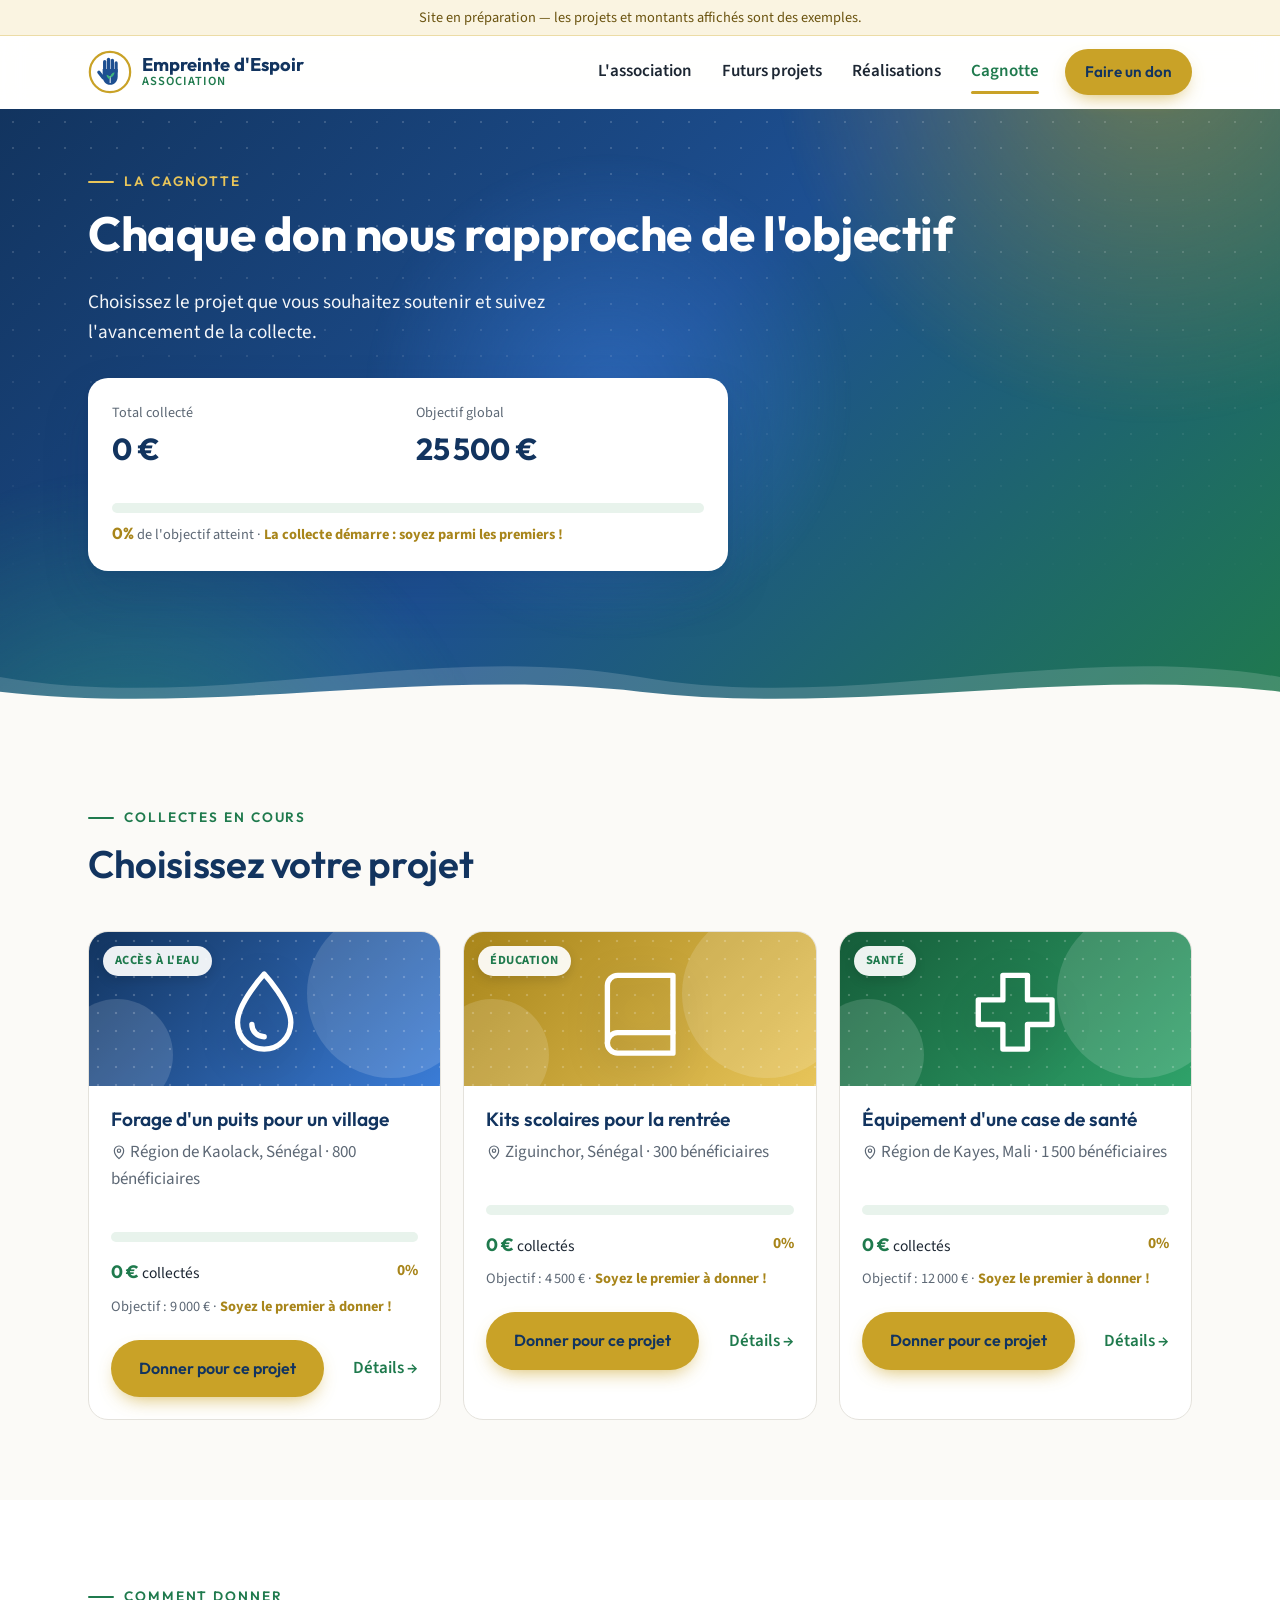
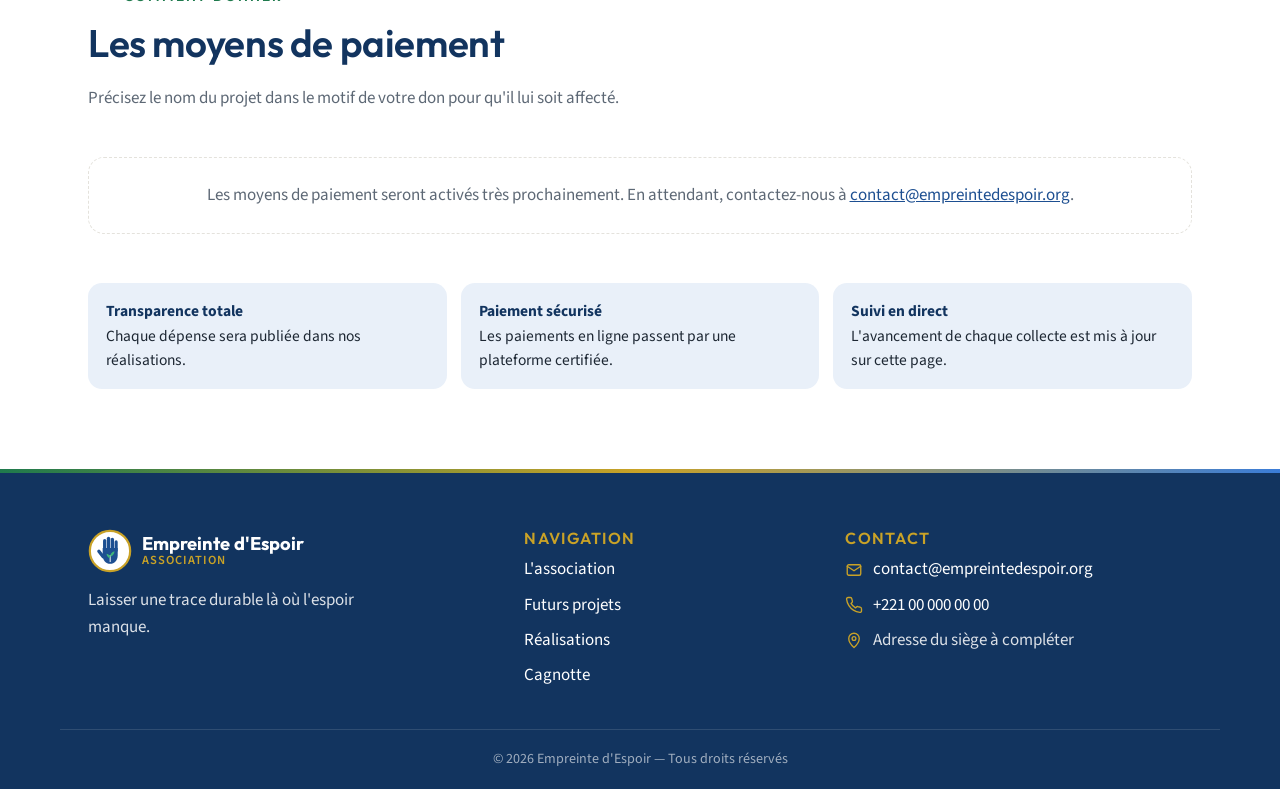
==== cagnotte.html @ ecd1d8cb "Site animé et compteurs remis à zéro - Compteurs et cagnottes à 0 (l'association démarre), aucun pro" ====
<!doctype html>
<html lang="fr">
<head>
  <meta charset="utf-8">
  <meta name="viewport" content="width=device-width, initial-scale=1">
  <title>La cagnotte — Empreinte d'Espoir</title>
  <meta name="description" content="Soutenez nos projets : montant nécessaire, fonds déjà collectés et avancement de chaque collecte.">
  <meta property="og:title" content="La cagnotte — Empreinte d'Espoir">
  <meta property="og:description" content="Soutenez nos projets : montant nécessaire, fonds déjà collectés et avancement de chaque collecte.">
  <meta name="theme-color" content="#1d4f91">
  <link rel="icon" href="assets/img/logo.svg" type="image/svg+xml">
  <link rel="preconnect" href="https://fonts.googleapis.com">
  <link rel="preconnect" href="https://fonts.gstatic.com" crossorigin>
  <link href="https://fonts.googleapis.com/css2?family=Outfit:wght@500;600;700&family=Source+Sans+3:wght@400;600;700&display=swap" rel="stylesheet">
  <link rel="stylesheet" href="assets/css/style.css">
</head>
<body data-page="cagnotte">
  <a class="skip" href="#main">Aller au contenu</a>
  <div data-header></div>
  <main id="main">
    <section class="hero page-hero" data-aurora>
      <div class="container">
        <span class="eyebrow rise" style="--i:0">La cagnotte</span>
        <h1 class="rise" style="--i:1">Chaque don nous rapproche de l'objectif</h1>
        <p class="lead rise" style="--i:2">Choisissez le projet que vous souhaitez soutenir et suivez l'avancement de la collecte.</p>
        <div data-cagnotte-total></div>
      </div>
    </section>
    <section class="section">
      <div class="container">
        <div class="section-head" data-reveal>
          <span class="eyebrow">Collectes en cours</span>
          <h2>Choisissez votre projet</h2>
        </div>
        <div class="grid-cards" data-cagnotte></div>
      </div>
    </section>
    <section class="section section-alt" id="moyens">
      <div class="container">
        <div class="section-head" data-reveal>
          <span class="eyebrow">Comment donner</span>
          <h2>Les moyens de paiement</h2>
          <p class="muted">Précisez le nom du projet dans le motif de votre don pour qu'il lui soit affecté.</p>
        </div>
        <div class="ways" data-moyens data-reveal></div>
        <div class="trust">
          <div data-reveal style="--i:0"><strong>Transparence totale</strong>Chaque dépense sera publiée dans nos réalisations.</div>
          <div data-reveal style="--i:1"><strong>Paiement sécurisé</strong>Les paiements en ligne passent par une plateforme certifiée.</div>
          <div data-reveal style="--i:2"><strong>Suivi en direct</strong>L'avancement de chaque collecte est mis à jour sur cette page.</div>
        </div>
      </div>
    </section>
  </main>
  <div data-footer></div>
  <script src="assets/js/data.js"></script>
  <script src="assets/js/main.js"></script>
</body>
</html>
---- assets/css/style.css ----
/* ============ Empreinte d'Espoir — feuille de style ============ */
:root {
  --green: #1f7a4d;
  --green-dark: #155c39;
  --green-light: #2fa36a;
  --green-soft: #e8f3ec;
  --blue: #1d4f91;
  --blue-dark: #12345f;
  --blue-light: #3b7dd8;
  --blue-soft: #e9f0f9;
  --gold: #c9a227;
  --gold-dark: #a8851a;
  --gold-light: #e8c55a;
  --gold-soft: #faf4e1;
  --white: #ffffff;
  --bg: #fbfaf7;
  --ink: #1d2733;
  --muted: #5d6875;
  --line: #e4e2dc;
  --radius: 16px;
  --shadow: 0 1px 2px rgba(18, 52, 95, .06), 0 8px 24px rgba(18, 52, 95, .08);
  --shadow-lg: 0 2px 6px rgba(18, 52, 95, .06), 0 22px 48px rgba(18, 52, 95, .16);
  --ease: cubic-bezier(.2, .7, .2, 1);
  --font-title: "Outfit", system-ui, sans-serif;
  --font-body: "Source Sans 3", system-ui, sans-serif;
}

*, *::before, *::after { box-sizing: border-box; }
[hidden] { display: none !important; }
html { scroll-behavior: smooth; scroll-padding-top: 90px; }
body {
  margin: 0;
  font-family: var(--font-body);
  font-size: 17px;
  line-height: 1.6;
  color: var(--ink);
  background: var(--bg);
  -webkit-font-smoothing: antialiased;
  overflow-x: hidden;
  animation: page-in .7s var(--ease);
}
@keyframes page-in { from { opacity: 0; } }
img { max-width: 100%; display: block; }
a { color: var(--blue); }
h1, h2, h3 { font-family: var(--font-title); line-height: 1.2; color: var(--blue-dark); margin: 0 0 .5em; }
h1 { font-size: clamp(2.1rem, 6vw, 3.6rem); font-weight: 700; letter-spacing: -.01em; }
h2 { font-size: clamp(1.6rem, 4vw, 2.4rem); font-weight: 600; letter-spacing: -.01em; }
h3 { font-size: 1.2rem; font-weight: 600; }
p { margin: 0 0 1em; }

.container { width: 100%; max-width: 1160px; margin: 0 auto; padding: 0 16px; }
@media (min-width: 720px) { .container { padding: 0 28px; } }

.icon { width: 22px; height: 22px; flex-shrink: 0; }
.icon-sm { width: 16px; height: 16px; vertical-align: -3px; }
.muted { color: var(--muted); }
.sr-only { position: absolute; width: 1px; height: 1px; margin: -1px; overflow: hidden; clip: rect(0 0 0 0); white-space: nowrap; }
.skip { position: absolute; left: -999px; }
.skip:focus { left: 16px; top: 16px; z-index: 100; background: var(--white); padding: 8px 12px; }
:focus-visible { outline: 3px solid var(--gold); outline-offset: 2px; }

/* ---------- Boutons ---------- */
.btn {
  position: relative; overflow: hidden;
  display: inline-flex; align-items: center; justify-content: center; gap: 8px;
  padding: 14px 26px; border-radius: 999px; border: 2px solid transparent;
  font-family: var(--font-title); font-weight: 600; font-size: 1rem;
  text-decoration: none; cursor: pointer;
  transition: background .25s, color .25s, transform .25s var(--ease), box-shadow .25s;
}
.btn:hover { transform: translateY(-2px); }
.btn-sm { padding: 9px 18px; font-size: .95rem; }
.btn-gold { background: var(--gold); color: var(--blue-dark); box-shadow: 0 8px 20px -8px rgba(201, 162, 39, .8); }
.btn-gold:hover { background: var(--gold-light); }
.btn-gold::after {
  content: ""; position: absolute; top: 0; left: -70%; width: 45%; height: 100%;
  background: linear-gradient(100deg, transparent, rgba(255, 255, 255, .6), transparent);
  transform: skewX(-20deg); transition: left .8s var(--ease);
}
.btn-gold:hover::after { left: 130%; }
.btn-glow { animation: glow 2.6s ease-out infinite; }
@keyframes glow {
  0% { box-shadow: 0 0 0 0 rgba(201, 162, 39, .55); }
  70%, 100% { box-shadow: 0 0 0 12px rgba(201, 162, 39, 0); }
}
.btn-green { background: var(--green); color: var(--white); }
.btn-green:hover { background: var(--green-dark); }
.btn-outline { border-color: rgba(255, 255, 255, .7); color: var(--white); }
.btn-outline:hover { background: rgba(255, 255, 255, .14); }
.link-arrow { font-weight: 600; text-decoration: none; color: var(--green); }
.link-arrow span { display: inline-block; transition: transform .3s var(--ease); }
.link-arrow:hover span { transform: translateX(5px); }

/* ---------- Barre de lecture et retour en haut ---------- */
.scroll-progress { position: fixed; top: 0; left: 0; right: 0; height: 3px; z-index: 60; pointer-events: none; }
.scroll-progress span {
  display: block; height: 100%; transform: scaleX(0); transform-origin: 0 50%;
  background: linear-gradient(90deg, var(--green), var(--gold));
}
.to-top {
  position: fixed; right: 16px; bottom: 16px; z-index: 40;
  width: 48px; height: 48px; border-radius: 50%; border: 0;
  display: grid; place-items: center; cursor: pointer;
  background: var(--blue); color: var(--white); box-shadow: var(--shadow-lg);
  opacity: 0; transform: translateY(16px) scale(.9); pointer-events: none;
  transition: opacity .3s, transform .3s var(--ease), background .2s;
}
.to-top.is-visible { opacity: 1; transform: none; pointer-events: auto; }
.to-top:hover { background: var(--green); }

/* ---------- En-tête ---------- */
.demo-banner {
  background: var(--gold-soft); color: #6b5410; text-align: center;
  font-size: .9rem; padding: 6px 16px; border-bottom: 1px solid #ecdca6;
}
.site-header {
  position: sticky; top: 0; z-index: 50;
  background: rgba(255, 255, 255, .9);
  -webkit-backdrop-filter: saturate(1.4) blur(12px); backdrop-filter: saturate(1.4) blur(12px);
  border-bottom: 1px solid transparent;
  transition: box-shadow .3s, border-color .3s, background .3s;
}
.site-header.is-scrolled { background: rgba(255, 255, 255, .97); border-color: var(--line); box-shadow: 0 8px 30px rgba(18, 52, 95, .08); }
.header-inner { display: flex; align-items: center; justify-content: space-between; min-height: 72px; gap: 16px; transition: min-height .3s var(--ease); }
.is-scrolled .header-inner { min-height: 62px; }
.brand { display: flex; align-items: center; gap: 10px; text-decoration: none; color: var(--blue-dark); }
.brand img { transition: transform .6s var(--ease); }
.brand:hover img { transform: rotate(-12deg) scale(1.08); }
.brand span { display: flex; flex-direction: column; line-height: 1.1; }
.brand strong { font-family: var(--font-title); font-size: 1.15rem; }
.brand small { color: var(--green); font-size: .78rem; letter-spacing: .08em; text-transform: uppercase; font-weight: 600; }
.brand-light { color: var(--white); }
.brand-light small { color: var(--gold); }

.nav-toggle { display: inline-flex; background: none; border: 0; padding: 8px; color: var(--blue-dark); cursor: pointer; }
.nav-toggle .icon { width: 28px; height: 28px; }
.nav {
  position: absolute; top: 100%; left: 0; right: 0;
  display: flex; flex-direction: column; gap: 4px; padding: 12px 16px 20px;
  background: var(--white); border-bottom: 1px solid var(--line); box-shadow: var(--shadow-lg);
  visibility: hidden; opacity: 0; transform: translateY(-10px);
  transition: opacity .25s, transform .25s var(--ease), visibility 0s .25s;
}
.nav.open { visibility: visible; opacity: 1; transform: none; transition: opacity .25s, transform .25s var(--ease); }
.nav a:not(.btn) { position: relative; padding: 12px 8px; text-decoration: none; color: var(--ink); font-weight: 600; border-radius: 8px; }
.nav a[aria-current="page"] { color: var(--green); background: var(--green-soft); }
.nav .btn { margin-top: 8px; }

@media (min-width: 900px) {
  .nav-toggle { display: none; }
  .nav {
    position: static; flex-direction: row; align-items: center; gap: 2px; padding: 0;
    background: none; border: 0; box-shadow: none;
    visibility: visible; opacity: 1; transform: none; transition: none;
  }
  .nav a:not(.btn) { padding: 8px 14px; background: none !important; }
  .nav a:not(.btn)::after {
    content: ""; position: absolute; left: 14px; right: 14px; bottom: 0; height: 3px; border-radius: 3px;
    background: var(--gold); transform: scaleX(0); transform-origin: left; transition: transform .35s var(--ease);
  }
  .nav a:not(.btn):hover::after, .nav a[aria-current="page"]::after { transform: scaleX(1); }
  .nav a:not(.btn):hover { color: var(--green); }
  .nav .btn { margin: 0 0 0 10px; }
}

/* ---------- Héros ---------- */
.hero {
  position: relative; overflow: hidden; isolation: isolate; color: var(--white);
  background: linear-gradient(135deg, var(--blue-dark) 0%, var(--blue) 48%, var(--green) 100%);
  padding: 56px 0 150px;
}
.hero::before {
  content: ""; position: absolute; inset: 0; z-index: -1;
  background-image: radial-gradient(rgba(255, 255, 255, .16) 1px, transparent 1.5px);
  background-size: 26px 26px;
  -webkit-mask-image: linear-gradient(180deg, #000 15%, transparent 80%); mask-image: linear-gradient(180deg, #000 15%, transparent 80%);
}
.hero > .container { position: relative; z-index: 1; }
.hero h1 { color: var(--white); }
.lead { font-size: 1.2rem; max-width: 52ch; opacity: .95; }
.page-hero h1 { font-size: clamp(2rem, 5vw, 3rem); }
.hero-home { padding: 64px 0 180px; }
@media (min-width: 900px) {
  .hero-home { min-height: min(88vh, 860px); display: flex; align-items: center; padding: 80px 0 200px; }
}

/* Halo de couleurs qui bouge lentement */
.aurora { position: absolute; inset: 0; z-index: -2; overflow: hidden; pointer-events: none; }
.aurora span {
  position: absolute; width: 70vmax; height: 70vmax; border-radius: 50%;
  will-change: transform; animation: aurora 24s ease-in-out infinite alternate;
}
.aurora span:nth-child(1) { top: -40vmax; right: -25vmax; background: radial-gradient(circle, rgba(201, 162, 39, .45), transparent 60%); }
.aurora span:nth-child(2) { bottom: -45vmax; left: -25vmax; background: radial-gradient(circle, rgba(47, 163, 106, .55), transparent 60%); animation-duration: 28s; animation-delay: -8s; }
.aurora span:nth-child(3) { top: 0; left: 25%; width: 45vmax; height: 45vmax; background: radial-gradient(circle, rgba(59, 125, 216, .5), transparent 60%); animation-duration: 20s; animation-delay: -4s; }
@keyframes aurora {
  0% { transform: translate(0, 0) scale(1); }
  50% { transform: translate(8vw, 5vh) scale(1.15); }
  100% { transform: translate(-6vw, -4vh) scale(.92); }
}

/* Vagues animées en bas des héros */
.hero-wave { position: absolute; left: 0; right: 0; bottom: -1px; height: 90px; overflow: hidden; pointer-events: none; }
.hero-wave svg { position: absolute; left: 0; bottom: 0; width: max(200%, 1800px); height: 100%; animation: wave 18s linear infinite; }
.hero-wave svg:first-child { fill: rgba(255, 255, 255, .16); animation-duration: 26s; animation-direction: reverse; }
.hero-wave svg:last-child { height: 66%; fill: var(--bg); }
@keyframes wave { to { transform: translateX(-50%); } }

/* Entrée du texte au chargement */
.rise { animation: rise .9s var(--ease) both; animation-delay: calc(var(--i, 0) * 120ms + .1s); }
@keyframes rise { from { opacity: 0; transform: translateY(26px); } }

.hero-grid { display: grid; gap: 48px; align-items: center; }
@media (min-width: 900px) { .hero-grid { grid-template-columns: 1.25fr 1fr; } }
.pill {
  display: inline-flex; align-items: center; gap: 10px; padding: 7px 16px; margin-bottom: 22px;
  border-radius: 999px; background: rgba(255, 255, 255, .12); border: 1px solid rgba(255, 255, 255, .25);
  font-weight: 600; font-size: .88rem; letter-spacing: .04em;
  -webkit-backdrop-filter: blur(6px); backdrop-filter: blur(6px);
}
.pill .dot { width: 8px; height: 8px; border-radius: 50%; background: var(--gold); animation: ping 2s ease-out infinite; }
@keyframes ping {
  0% { box-shadow: 0 0 0 0 rgba(232, 197, 90, .8); }
  80%, 100% { box-shadow: 0 0 0 10px rgba(232, 197, 90, 0); }
}

/* Mots qui défilent dans le titre */
.rotator { display: block; position: relative; height: 1.25em; overflow: hidden; }
.rotator span {
  position: absolute; left: 0; top: 0; line-height: 1.25; white-space: nowrap;
  background: linear-gradient(90deg, var(--gold-light), var(--gold));
  -webkit-background-clip: text; background-clip: text; color: transparent;
  opacity: 0; transform: translateY(100%);
  transition: transform .8s var(--ease), opacity .8s var(--ease);
}
.rotator span.is-active { opacity: 1; transform: none; }
.rotator span.is-leaving { opacity: 0; transform: translateY(-100%); }
.hero-actions { display: flex; flex-wrap: wrap; gap: 12px; margin-top: 30px; }

/* Logo entouré d'ondes, comme une empreinte */
.hero-visual { display: none; }
@media (min-width: 900px) {
  .hero-visual {
    position: relative; display: grid; place-items: center;
    width: min(420px, 100%); aspect-ratio: 1; justify-self: center;
    animation: rise 1s var(--ease) .35s both;
  }
  .hero-visual > * { grid-area: 1 / 1; }
  .hero-visual [data-hero-chips] { display: contents; }
  .hero-glow { width: 70%; aspect-ratio: 1; border-radius: 50%; background: radial-gradient(circle, rgba(255, 255, 255, .35), transparent 70%); }
  .ripple { width: 56%; aspect-ratio: 1; border-radius: 50%; border: 2px solid rgba(255, 255, 255, .45); animation: ripple 6s cubic-bezier(.2, .6, .3, 1) infinite; }
  .ripple:nth-of-type(2) { animation-delay: -2s; border-color: rgba(232, 197, 90, .7); }
  .ripple:nth-of-type(3) { animation-delay: -4s; }
  .hero-logo { width: 52%; position: relative; z-index: 2; filter: drop-shadow(0 24px 40px rgba(0, 0, 0, .3)); animation: bob 6s ease-in-out infinite; }
  .float-chip {
    position: absolute; z-index: 3; display: inline-flex; align-items: center; gap: 8px;
    padding: 10px 16px; border-radius: 999px; white-space: nowrap;
    background: rgba(255, 255, 255, .95); color: var(--blue-dark);
    font-family: var(--font-title); font-weight: 600; font-size: .95rem;
    box-shadow: 0 14px 34px rgba(0, 0, 0, .2);
    animation: bob 5s ease-in-out infinite;
  }
  .float-chip .icon { color: var(--blue); }
  .float-chip.c1 { top: 6%; left: -6%; }
  .float-chip.c2 { top: 44%; right: -10%; animation-delay: -1.7s; }
  .float-chip.c2 .icon { color: var(--gold-dark); }
  .float-chip.c3 { bottom: 5%; left: 4%; animation-delay: -3.4s; }
  .float-chip.c3 .icon { color: var(--green); }
}
@keyframes ripple { from { transform: scale(.9); opacity: 1; } to { transform: scale(1.8); opacity: 0; } }
@keyframes bob { 0%, 100% { transform: translateY(0); } 50% { transform: translateY(-14px); } }

/* ---------- Chiffres clés ---------- */
.stats-wrap { position: relative; z-index: 2; margin-top: -96px; }
.stats { display: grid; grid-template-columns: repeat(2, 1fr); background: var(--white); border-radius: 20px; overflow: hidden; box-shadow: var(--shadow-lg); }
@media (min-width: 720px) { .stats { grid-template-columns: repeat(4, 1fr); } }
.stats.stats-3 { grid-template-columns: 1fr; }
@media (min-width: 720px) { .stats.stats-3 { grid-template-columns: repeat(3, 1fr); } }
.stat { padding: 26px 16px; text-align: center; box-shadow: 1px 1px 0 var(--line); }
.stat strong {
  display: block; font-family: var(--font-title); font-size: clamp(1.9rem, 5vw, 2.7rem); line-height: 1.1;
  background: linear-gradient(135deg, var(--green), var(--blue));
  -webkit-background-clip: text; background-clip: text; color: transparent;
}
.stat > span { color: var(--muted); font-size: .95rem; }

/* ---------- Bandeaux qui défilent ---------- */
.marquees { position: relative; overflow: hidden; padding: 64px 0 40px; }
.marquee { display: flex; width: 112%; margin-left: -6%; padding: 16px 0; overflow: hidden; }
.marquee-a { position: relative; z-index: 2; background: var(--blue-dark); color: var(--white); transform: rotate(-2.4deg); box-shadow: 0 14px 30px rgba(18, 52, 95, .22); }
.marquee-b { background: var(--gold); color: var(--blue-dark); transform: rotate(1.8deg); margin-top: -34px; }
.marquee-track { display: flex; flex-shrink: 0; width: max-content; animation: marquee 60s linear infinite; }
.marquee-b .marquee-track { animation-direction: reverse; animation-duration: 70s; }
.marquee:hover .marquee-track { animation-play-state: paused; }
.mq-item { display: inline-flex; align-items: center; gap: 12px; padding: 0 26px; font-family: var(--font-title); font-weight: 600; font-size: clamp(1.1rem, 2.6vw, 1.5rem); white-space: nowrap; }
.mq-item .icon { width: 26px; height: 26px; color: var(--gold); }
.marquee-b .mq-item .icon { color: var(--blue-dark); }
.mq-sep { display: inline-flex; align-items: center; color: var(--gold); }
.marquee-b .mq-sep { color: var(--white); }
@keyframes marquee { to { transform: translateX(-50%); } }

/* ---------- Sections ---------- */
.section { position: relative; padding: 80px 0; }
.section-alt { background: var(--white); }
.pt-0 { padding-top: 0; }
.section-dark { overflow: hidden; isolation: isolate; background: var(--blue-dark); color: rgba(255, 255, 255, .88); }
.section-dark h2, .section-dark h3 { color: var(--white); }
.section-head { max-width: 680px; margin-bottom: 44px; }
.section-head.center { margin-left: auto; margin-right: auto; text-align: center; }
.eyebrow {
  display: inline-flex; align-items: center; gap: 10px; margin-bottom: 12px;
  font-family: var(--font-title); font-weight: 600; font-size: .85rem; letter-spacing: .14em; text-transform: uppercase;
  color: var(--green);
}
.eyebrow::before { content: ""; width: 26px; height: 2px; border-radius: 2px; background: currentColor; }
.hero .eyebrow, .section-dark .eyebrow { color: var(--gold-light); }
.two-col { display: grid; gap: 40px; }
@media (min-width: 900px) { .two-col { grid-template-columns: 1fr 1fr; gap: 64px; } }

/* Qui sommes-nous + mission */
.about { display: grid; gap: 36px; align-items: center; }
@media (min-width: 900px) { .about { grid-template-columns: 1.1fr 1fr; gap: 64px; } }
.mission-card {
  position: relative; overflow: hidden; isolation: isolate;
  padding: 38px 30px; border-radius: 24px; color: var(--white);
  background: linear-gradient(135deg, var(--green) 0%, var(--blue) 100%); box-shadow: var(--shadow-lg);
}
.mission-card::before {
  content: "\201C"; position: absolute; top: -34px; right: 14px; z-index: -1;
  font-family: Georgia, serif; font-size: 13rem; line-height: 1; color: rgba(255, 255, 255, .12);
}
.mission-card::after {
  content: ""; position: absolute; z-index: -1; width: 240px; height: 240px; bottom: -120px; left: -70px;
  border-radius: 50%; border: 2px solid rgba(232, 197, 90, .45); animation: breathe 7s ease-in-out infinite;
}
@keyframes breathe { 50% { transform: scale(1.18); } }
.mission-card .eyebrow { color: var(--gold-light); }
.mission-card p { font-size: 1.18rem; margin: 0; }

/* Domaines d'action */
.domains { display: grid; gap: 18px; grid-template-columns: repeat(auto-fit, minmax(200px, 1fr)); }
.domain-card {
  position: relative; overflow: hidden; padding: 28px 22px; border-radius: 20px;
  background: var(--white); border: 1px solid var(--line);
  transition: transform .4s var(--ease), box-shadow .4s var(--ease), border-color .4s;
  --c1: var(--blue); --c2: var(--blue-light); --c-soft: var(--blue-soft);
}
.domain-card:nth-child(3n+2) { --c1: var(--gold-dark); --c2: var(--gold-light); --c-soft: var(--gold-soft); }
.domain-card:nth-child(3n) { --c1: var(--green); --c2: var(--green-light); --c-soft: var(--green-soft); }
.domain-card::before {
  content: ""; position: absolute; right: -60px; bottom: -60px; width: 170px; height: 170px; border-radius: 50%;
  background: var(--c-soft); transition: transform .6s var(--ease);
}
.domain-card > * { position: relative; }
.domain-card:hover { transform: translateY(-8px); box-shadow: var(--shadow-lg); border-color: transparent; }
.domain-card:hover::before { transform: scale(2.6); }
.domain-icon {
  width: 60px; height: 60px; border-radius: 18px; display: grid; place-items: center; margin-bottom: 18px;
  color: var(--white); background: linear-gradient(135deg, var(--c1), var(--c2));
  box-shadow: 0 12px 22px -10px var(--c1); transition: transform .5s var(--ease);
}
.domain-icon .icon { width: 28px; height: 28px; }
.domain-card:hover .domain-icon { transform: rotate(-10deg) scale(1.1); }
.domain-card p { margin: 0; color: var(--muted); font-size: .97rem; }

/* Valeurs (section sombre) */
.values { display: grid; gap: 16px; grid-template-columns: repeat(auto-fit, minmax(200px, 1fr)); }
.value-card {
  position: relative; padding: 28px 22px; border-radius: 20px;
  background: rgba(255, 255, 255, .06); border: 1px solid rgba(255, 255, 255, .12);
  transition: transform .4s var(--ease), background .4s, border-color .4s;
}
.value-card:hover { transform: translateY(-8px); background: rgba(255, 255, 255, .1); border-color: rgba(232, 197, 90, .55); }
.value-num { position: absolute; top: 16px; right: 20px; font-family: var(--font-title); font-weight: 700; font-size: 2.6rem; line-height: 1; color: rgba(255, 255, 255, .1); transition: color .4s; }
.value-card:hover .value-num { color: var(--gold); }
.value-icon { width: 54px; height: 54px; border-radius: 16px; display: grid; place-items: center; margin-bottom: 16px; color: var(--blue-dark); background: linear-gradient(135deg, var(--gold-light), var(--gold)); }
.value-icon .icon { width: 26px; height: 26px; }
.value-card p { margin: 0; color: rgba(255, 255, 255, .75); font-size: .97rem; }

/* Comment ça marche */
.steps { list-style: none; padding: 0; margin: 0; display: grid; gap: 36px; position: relative; }
@media (min-width: 900px) {
  .steps { grid-template-columns: repeat(4, 1fr); gap: 24px; }
  .steps::before {
    content: ""; position: absolute; top: 37px; left: 12.5%; right: 12.5%; height: 2px;
    background: repeating-linear-gradient(90deg, var(--gold) 0 10px, transparent 10px 18px);
    transform: scaleX(0); transform-origin: left; transition: transform 1.8s var(--ease) .4s;
  }
  .steps.is-drawn::before { transform: scaleX(1); }
}
.step { position: relative; text-align: center; padding: 0 8px; }
.step-badge {
  position: relative; z-index: 1; width: 76px; height: 76px; margin: 0 auto 18px; border-radius: 50%;
  display: grid; place-items: center; color: var(--green);
  background: var(--white); border: 2px solid var(--green-soft); box-shadow: var(--shadow);
  transition: transform .4s var(--ease), background .4s, color .4s;
}
.step:hover .step-badge { transform: translateY(-6px) rotate(-6deg); background: var(--green); color: var(--white); }
.step-badge .icon { width: 30px; height: 30px; }
.step-badge span {
  position: absolute; top: -4px; right: -4px; width: 28px; height: 28px; border-radius: 50%;
  display: grid; place-items: center; background: var(--gold); color: var(--blue-dark);
  font-family: var(--font-title); font-weight: 700; font-size: .9rem;
}
.step p { color: var(--muted); margin: 0; font-size: .97rem; }

/* ---------- Carrousel ---------- */
.carousel-track {
  display: grid; grid-auto-flow: column; grid-auto-columns: 86%; gap: 20px;
  overflow-x: auto; scroll-snap-type: x mandatory; scroll-padding: 0 4px; overscroll-behavior-x: contain;
  scrollbar-width: none; padding: 6px 4px 28px; margin: 0 -4px;
}
.carousel-track::-webkit-scrollbar { display: none; }
.carousel-track > * { scroll-snap-align: start; }
@media (min-width: 640px) { .carousel-track { grid-auto-columns: calc((100% - 28px) / 2); } }
@media (min-width: 1000px) { .carousel-track { grid-auto-columns: calc((100% - 48px) / 3); } }
.carousel-nav { display: flex; align-items: center; justify-content: center; gap: 16px; }
.carousel.is-static .carousel-nav { display: none; }
.car-btn {
  width: 46px; height: 46px; border-radius: 50%; border: 1px solid var(--line); cursor: pointer;
  display: grid; place-items: center; background: var(--white); color: var(--blue-dark);
  transition: background .25s, color .25s, transform .25s var(--ease), border-color .25s;
}
.car-btn:hover { background: var(--blue); border-color: var(--blue); color: var(--white); transform: scale(1.08); }
.car-dots, .quote-dots { display: flex; gap: 8px; }
.car-dots button, .quote-dots button {
  width: 10px; height: 10px; padding: 0; border: 0; border-radius: 999px; cursor: pointer;
  background: var(--line); transition: width .4s var(--ease), background .4s;
}
.car-dots button[aria-current="true"] { width: 30px; background: var(--green); }

/* ---------- Cartes projet ---------- */
.grid-cards { display: grid; gap: 22px; grid-template-columns: repeat(auto-fill, minmax(280px, 1fr)); }
.card {
  display: flex; flex-direction: column; overflow: hidden;
  background: var(--white); border: 1px solid var(--line); border-radius: 20px;
  transition: transform .4s var(--ease), box-shadow .4s var(--ease);
}
.card:hover { transform: translateY(-8px); box-shadow: var(--shadow-lg); }
.card-media { position: relative; aspect-ratio: 16 / 10; overflow: hidden; }
.card-media-thin { aspect-ratio: 16 / 7; }
.card-media > img, .card-media > .ph { width: 100%; height: 100%; object-fit: cover; transition: transform .7s var(--ease); }
.card:hover .card-media > img, .card:hover .card-media > .ph { transform: scale(1.07); }
.card-body { padding: 22px; display: flex; flex-direction: column; gap: 6px; flex: 1; }
.card-body h3 { margin: 0; }
.card-body .link-arrow { margin-top: auto; padding-top: 12px; }
.chip {
  position: absolute; top: 14px; left: 14px; z-index: 1;
  padding: 5px 12px; border-radius: 999px; background: rgba(255, 255, 255, .92);
  color: var(--green); font-weight: 700; font-size: .78rem; letter-spacing: .04em; text-transform: uppercase;
  box-shadow: 0 4px 12px rgba(0, 0, 0, .12);
}
.chip-static { position: static; display: inline-block; align-self: flex-start; background: var(--green-soft); box-shadow: none; }

/* Illustration animée quand il n'y a pas encore de photo */
.ph {
  position: relative; overflow: hidden; display: grid; place-items: center;
  width: 100%; height: 100%; min-height: 160px; color: var(--white);
  background: linear-gradient(135deg, var(--p1), var(--p2));
  --p1: var(--blue); --p2: var(--green);
}
.ph-eau { --p1: var(--blue-dark); --p2: var(--blue-light); }
.ph-edu { --p1: var(--gold-dark); --p2: var(--gold-light); }
.ph-sante { --p1: var(--green-dark); --p2: var(--green-light); }
.ph-food { --p1: var(--green); --p2: var(--gold); }
.ph::before {
  content: ""; position: absolute; inset: 0;
  background-image: radial-gradient(rgba(255, 255, 255, .2) 1.2px, transparent 1.6px); background-size: 18px 18px;
}
.ph i { position: absolute; border-radius: 50%; background: rgba(255, 255, 255, .14); animation: bubble 9s ease-in-out infinite; }
.ph i:nth-of-type(1) { width: 48%; aspect-ratio: 1; top: -14%; right: -10%; }
.ph i:nth-of-type(2) { width: 32%; aspect-ratio: 1; bottom: -12%; left: -8%; animation-delay: -4.5s; }
@keyframes bubble { 50% { transform: translate(-10%, 12%) scale(1.12); } }
.ph-icon { position: relative; width: 28%; max-width: 110px; height: auto; aspect-ratio: 1; stroke-width: 1.3; filter: drop-shadow(0 10px 18px rgba(0, 0, 0, .2)); animation: bob 6s ease-in-out infinite; }
.ph-label { position: absolute; bottom: 12px; left: 12px; padding: 4px 12px; border-radius: 999px; background: rgba(0, 0, 0, .22); font-size: .85rem; font-weight: 600; }

/* Barre d'avancement */
.progress { height: 10px; margin-top: 14px; border-radius: 999px; overflow: hidden; background: var(--green-soft); }
.progress span {
  position: relative; display: block; width: 0; height: 100%; border-radius: inherit; overflow: hidden;
  background: linear-gradient(90deg, var(--green), var(--gold));
  transition: width 1.8s var(--ease) .2s;
}
.progress.is-filled span { width: var(--w); }
.progress span::after {
  content: ""; position: absolute; inset: 0; transform: translateX(-100%);
  background: linear-gradient(90deg, transparent, rgba(255, 255, 255, .55), transparent);
  animation: shimmer 2.4s ease-in-out infinite;
}
@keyframes shimmer { to { transform: translateX(100%); } }
.progress-meta { display: flex; justify-content: space-between; margin-top: 8px; font-size: .97rem; }
.progress-meta strong { color: var(--green); font-family: var(--font-title); font-size: 1.12rem; }
.progress-meta .pct { font-weight: 700; color: var(--gold-dark); }
.progress-sub { color: var(--muted); font-size: .9rem; }
.first { color: var(--gold-dark); font-weight: 700; }

/* ---------- Citations ---------- */
.quotes-section { overflow: hidden; isolation: isolate; text-align: center; color: var(--white); background: linear-gradient(135deg, var(--green-dark), var(--blue) 65%, var(--blue-dark)); }
.quotes-section::before {
  content: "\201C"; position: absolute; top: -50px; left: 50%; transform: translateX(-50%); z-index: -1;
  font-family: Georgia, serif; font-size: 22rem; line-height: 1; color: rgba(255, 255, 255, .07);
}
.quotes-stage { display: grid; max-width: 820px; margin: 0 auto; }
.quote { grid-area: 1 / 1; margin: 0; opacity: 0; transform: translateY(20px); pointer-events: none; transition: opacity .9s var(--ease), transform .9s var(--ease); }
.quote.is-active { opacity: 1; transform: none; pointer-events: auto; }
.quote blockquote { margin: 0; font-family: var(--font-title); font-weight: 600; font-size: clamp(1.45rem, 4vw, 2.4rem); line-height: 1.3; }
.quote-trad { margin: 14px 0 0; font-size: 1.15rem; font-style: italic; opacity: .88; }
.quote figcaption { margin-top: 20px; color: var(--gold-light); font-weight: 700; font-size: .85rem; letter-spacing: .12em; text-transform: uppercase; }
.quote-dots { justify-content: center; margin-top: 36px; }
.quote-dots button { background: rgba(255, 255, 255, .3); }
.quote-dots button[aria-current="true"] { width: 30px; background: var(--gold); }

/* Zones & équipe */
.zones { list-style: none; padding: 0; margin: 0; display: grid; gap: 12px; }
.zone {
  display: flex; gap: 16px; align-items: center; padding: 16px 18px;
  background: var(--white); border: 1px solid var(--line); border-radius: var(--radius);
  transition: transform .35s var(--ease), border-color .35s, box-shadow .35s;
}
.zone:hover { transform: translateX(6px); border-color: var(--green); box-shadow: var(--shadow); }
.zone-pin { position: relative; flex-shrink: 0; width: 42px; height: 42px; border-radius: 50%; display: grid; place-items: center; background: var(--green-soft); color: var(--green); }
.zone-pin::after { content: ""; position: absolute; inset: 0; border-radius: 50%; border: 2px solid var(--green); animation: pin-pulse 2.4s ease-out infinite; }
@keyframes pin-pulse { from { transform: scale(.85); opacity: .8; } to { transform: scale(1.7); opacity: 0; } }
.zone div { display: flex; flex-direction: column; }
.zone div span { color: var(--muted); font-size: .95rem; }
.team { list-style: none; padding: 0; margin: 24px 0 0; display: grid; gap: 14px; grid-template-columns: repeat(auto-fit, minmax(150px, 1fr)); }
.member {
  display: flex; flex-direction: column; align-items: center; text-align: center; padding: 22px 12px;
  background: var(--white); border: 1px solid var(--line); border-radius: var(--radius);
  transition: transform .35s var(--ease), box-shadow .35s;
}
.member:hover { transform: translateY(-6px); box-shadow: var(--shadow); }
.avatar {
  width: 66px; height: 66px; margin-bottom: 10px; border-radius: 50%; display: grid; place-items: center;
  background: linear-gradient(135deg, var(--blue), var(--green)); color: var(--white); border: 3px solid var(--gold);
  font-family: var(--font-title); font-weight: 600; font-size: 1.2rem; transition: transform .5s var(--ease);
}
.member:hover .avatar { transform: rotate(-8deg) scale(1.08); }
.member span { color: var(--muted); font-size: .92rem; }

/* Bandeau d'appel au don */
.cta {
  position: relative; overflow: hidden; isolation: isolate; text-align: center; color: var(--white);
  padding: 60px 24px; border-radius: 28px;
  background: linear-gradient(120deg, var(--green), var(--blue), var(--green-dark), var(--blue-dark));
  background-size: 300% 300%; animation: gradient-shift 14s ease infinite;
}
@keyframes gradient-shift { 0%, 100% { background-position: 0% 50%; } 50% { background-position: 100% 50%; } }
.cta::before, .cta::after { content: ""; position: absolute; z-index: -1; border-radius: 50%; animation: breathe 8s ease-in-out infinite; }
.cta::before { width: 280px; height: 280px; top: -140px; left: -80px; border: 2px solid rgba(255, 255, 255, .18); }
.cta::after { width: 360px; height: 360px; bottom: -200px; right: -100px; border: 2px solid rgba(232, 197, 90, .45); animation-delay: -4s; }
.cta h2 { color: var(--white); }
.cta p { max-width: 52ch; margin: 0 auto 26px; opacity: .95; }

/* ---------- Futurs projets (détail) ---------- */
.project-detail {
  display: grid; overflow: hidden; margin-bottom: 36px;
  background: var(--white); border: 1px solid var(--line); border-radius: 24px; box-shadow: var(--shadow);
  transition: box-shadow .4s;
}
.project-detail:hover { box-shadow: var(--shadow-lg); }
.pd-media { position: relative; min-height: 230px; overflow: hidden; }
.pd-media > img, .pd-media > .ph { position: absolute; inset: 0; width: 100%; height: 100%; object-fit: cover; transition: transform .8s var(--ease); }
.project-detail:hover .pd-media > img, .project-detail:hover .pd-media > .ph { transform: scale(1.05); }
.pd-index { position: absolute; right: 18px; bottom: 6px; font-family: var(--font-title); font-weight: 700; font-size: 4.5rem; line-height: 1; color: rgba(255, 255, 255, .28); }
.pd-body { padding: 26px 20px; }
@media (min-width: 900px) {
  .project-detail { grid-template-columns: 2fr 3fr; }
  .pd-body { padding: 40px; }
}
.meta-grid { list-style: none; padding: 0; margin: 20px 0; display: grid; gap: 12px; grid-template-columns: 1fr; }
@media (min-width: 560px) { .meta-grid { grid-template-columns: 1fr 1fr; } }
.meta-grid li { display: flex; gap: 12px; align-items: flex-start; padding: 12px 14px; background: var(--bg); border-radius: 12px; transition: background .3s; }
.meta-grid li:hover { background: var(--green-soft); }
.meta-grid .icon { color: var(--green); margin-top: 3px; }
.meta-grid span { display: flex; flex-direction: column; font-weight: 600; }
.meta-grid small { color: var(--muted); font-weight: 400; font-size: .85rem; }
.h-small { display: flex; align-items: center; gap: 6px; margin: 22px 0 12px; font-size: 1.05rem; color: var(--blue-dark); }
.timeline { list-style: none; padding: 0 0 0 18px; margin: 0; border-left: 2px solid var(--gold); }
.timeline li { position: relative; display: flex; flex-direction: column; padding: 0 0 14px 14px; }
.timeline li::before {
  content: ""; position: absolute; left: -25px; top: 6px; width: 12px; height: 12px; border-radius: 50%;
  background: var(--white); border: 3px solid var(--green);
}
.timeline strong { color: var(--green); font-size: .92rem; }
.pd-funding { margin-top: 22px; padding: 22px; background: var(--gold-soft); border-radius: 16px; }
.pd-funding .btn { margin-top: 18px; width: 100%; }
@media (min-width: 560px) { .pd-funding .btn { width: auto; } }

/* ---------- Réalisations ---------- */
.realisation {
  margin-bottom: 36px; padding: 26px 20px;
  background: var(--white); border: 1px solid var(--line); border-radius: 24px; box-shadow: var(--shadow);
}
@media (min-width: 900px) { .realisation { padding: 40px; } }
.real-head h2 { margin-top: 10px; }
.real-grid { display: grid; gap: 28px; margin-top: 16px; }
@media (min-width: 900px) { .real-grid { grid-template-columns: 1.2fr 1fr; gap: 40px; } }
.tabs { display: flex; gap: 6px; margin-bottom: 14px; padding: 5px; border-radius: 999px; background: var(--bg); }
.tabs button {
  flex: 1; padding: 9px 12px; border: 0; border-radius: 999px; background: none; cursor: pointer;
  font-family: var(--font-title); font-weight: 600; font-size: .95rem; color: var(--muted);
  transition: background .3s, color .3s;
}
.tabs button[aria-selected="true"] { background: var(--blue); color: var(--white); }
.gallery { display: grid; gap: 10px; grid-template-columns: repeat(auto-fill, minmax(140px, 1fr)); animation: rise .5s var(--ease); }
.gallery .thumb:only-child { grid-column: 1 / -1; }
.thumb { padding: 0; border: 0; border-radius: 12px; overflow: hidden; aspect-ratio: 4 / 3; background: none; cursor: zoom-in; }
div.thumb { cursor: default; aspect-ratio: 16 / 10; }
.thumb img, .thumb .ph { width: 100%; height: 100%; object-fit: cover; transition: transform .6s var(--ease); }
button.thumb:hover img { transform: scale(1.06); }
.expenses { width: 100%; border-collapse: collapse; font-size: .97rem; }
.expenses td { padding: 9px 0; border-bottom: 1px dashed var(--line); }
.expenses td:last-child { padding-left: 12px; text-align: right; white-space: nowrap; font-variant-numeric: tabular-nums; }
.expenses tfoot td { padding-top: 12px; border-bottom: 0; border-top: 2px solid var(--blue-dark); font-weight: 700; color: var(--blue-dark); }
.result { margin-top: 20px; padding: 16px 18px; background: var(--green-soft); border-left: 4px solid var(--green); border-radius: 0 12px 12px 0; }
.result .h-small { margin-top: 0; color: var(--green-dark); }
.result p { margin: 0; }

/* Page « bientôt » tant qu'aucun projet n'est terminé */
.coming { max-width: 780px; margin: 0 auto; text-align: center; }
.coming .eyebrow::before { display: none; }
.sprout { width: 190px; height: 190px; margin: 0 auto; }
.sprout svg { width: 100%; height: 100%; overflow: visible; }
.sp-ground { fill: none; stroke: var(--gold); stroke-width: 4; stroke-linecap: round; }
.sp-stem { fill: none; stroke: var(--green); stroke-width: 5; stroke-linecap: round; stroke-dasharray: 70; stroke-dashoffset: 70; animation: grow 1.4s var(--ease) .3s forwards; }
.sp-leaf { transform-box: view-box; transform: scale(0); animation: leaf-in 1s var(--ease) forwards, sway 4s ease-in-out infinite; }
.sp-leaf.l1 { fill: var(--green-light); transform-origin: 100px 100px; animation-delay: 1.2s, 2.4s; }
.sp-leaf.l2 { fill: var(--green); transform-origin: 100px 115px; animation-delay: 1.5s, 2.8s; }
.sp-ring { fill: none; stroke: var(--gold); stroke-width: 2; transform-box: view-box; transform-origin: 100px 150px; opacity: 0; animation: sp-ripple 3.2s ease-out infinite; }
.sp-ring.r2 { animation-delay: 1.6s; }
@keyframes grow { to { stroke-dashoffset: 0; } }
@keyframes leaf-in { to { transform: scale(1); } }
@keyframes sway { 0%, 100% { transform: rotate(0); } 50% { transform: rotate(-7deg); } }
@keyframes sp-ripple { from { transform: scale(.5); opacity: .9; } to { transform: scale(2.2); opacity: 0; } }
.coming-steps { list-style: none; padding: 0; margin: 30px 0 34px; display: grid; gap: 14px; grid-template-columns: repeat(auto-fit, minmax(200px, 1fr)); text-align: left; }
.coming-steps li {
  display: flex; flex-direction: column; gap: 4px; padding: 22px;
  background: var(--white); border: 1px solid var(--line); border-radius: 18px;
  transition: transform .35s var(--ease), box-shadow .35s;
}
.coming-steps li:hover { transform: translateY(-6px); box-shadow: var(--shadow); }
.coming-steps .icon { width: 30px; height: 30px; margin-bottom: 8px; color: var(--gold-dark); }
.coming-steps span { color: var(--muted); font-size: .95rem; }
.actions-center { display: flex; flex-wrap: wrap; justify-content: center; gap: 12px; }

.lightbox { border: 0; padding: 0; background: transparent; max-width: 94vw; max-height: 90vh; }
.lightbox::backdrop { background: rgba(10, 20, 35, .85); }
.lightbox img { width: auto; height: auto; max-width: 94vw; max-height: 86vh; border-radius: 12px; }
.lb-close { position: fixed; top: 16px; right: 16px; width: 44px; height: 44px; border: 0; border-radius: 50%; display: grid; place-items: center; background: var(--white); cursor: pointer; }

/* ---------- Cagnotte ---------- */
.total-card {
  display: grid; gap: 16px; grid-template-columns: 1fr 1fr; max-width: 640px; margin-top: 30px; padding: 24px;
  background: var(--white); color: var(--ink); border-radius: 20px; box-shadow: var(--shadow-lg);
}
.total-card small { display: block; color: var(--muted); }
.total-card strong { font-family: var(--font-title); font-size: clamp(1.4rem, 4vw, 1.9rem); color: var(--blue-dark); }
.total-progress { grid-column: 1 / -1; }
.total-progress .progress-sub { margin-top: 8px; }
.total-progress .pct { font-size: 1rem; color: var(--gold-dark); }
.fund-card .card-body { gap: 8px; }
.fund-actions { display: flex; flex-wrap: wrap; align-items: center; justify-content: space-between; gap: 12px; margin-top: 14px; }
.fund-actions .link-arrow { padding: 0; margin: 0; }
.ways { display: grid; gap: 16px; grid-template-columns: repeat(auto-fit, minmax(240px, 1fr)); }
.way { display: flex; gap: 14px; padding: 20px; background: var(--white); border: 1px solid var(--line); border-radius: var(--radius); }
.way > .icon { width: 28px; height: 28px; color: var(--gold-dark); }
.way p { margin: 4px 0 10px; color: var(--muted); }
.iban { word-break: break-all; color: var(--ink); }
.trust { display: grid; gap: 14px; margin-top: 32px; grid-template-columns: repeat(auto-fit, minmax(220px, 1fr)); }
.trust div { padding: 16px 18px; border-radius: 14px; background: var(--blue-soft); font-size: .97rem; }
.trust strong { display: block; color: var(--blue-dark); }
.empty { grid-column: 1 / -1; padding: 24px; text-align: center; color: var(--muted); background: var(--white); border: 1px dashed var(--line); border-radius: var(--radius); }

/* ---------- Pied de page ---------- */
.site-footer { position: relative; padding: 60px 0 0; background: var(--blue-dark); color: rgba(255, 255, 255, .85); }
.site-footer::before { content: ""; position: absolute; top: 0; left: 0; right: 0; height: 4px; background: linear-gradient(90deg, var(--green), var(--gold), var(--blue-light)); }
.footer-grid { display: grid; gap: 32px; }
@media (min-width: 760px) { .footer-grid { grid-template-columns: 1.4fr 1fr 1.2fr; } }
.site-footer h3 { color: var(--gold); font-size: 1rem; text-transform: uppercase; letter-spacing: .08em; }
.footer-slogan { margin-top: 14px; max-width: 34ch; }
.footer-links, .footer-contact { list-style: none; padding: 0; margin: 0; display: grid; gap: 8px; }
.site-footer a { color: var(--white); text-decoration: none; transition: color .2s; }
.site-footer a:hover { color: var(--gold); }
.footer-contact li { display: flex; gap: 10px; align-items: center; word-break: break-word; }
.footer-contact .icon { width: 18px; height: 18px; color: var(--gold); }
.socials { display: flex; gap: 16px; margin-top: 14px; font-weight: 600; }
.footer-bottom { margin-top: 40px; padding: 18px 16px; border-top: 1px solid rgba(255, 255, 255, .12); text-align: center; font-size: .88rem; color: rgba(255, 255, 255, .6); }

/* ---------- Apparition au défilement ---------- */
[data-reveal] {
  opacity: 0; transform: translateY(32px);
  transition: opacity .9s var(--ease), transform .9s var(--ease);
  transition-delay: calc(var(--i, 0) * 100ms);
}
[data-reveal="left"] { transform: translateX(-40px); }
[data-reveal="zoom"] { transform: scale(.9); }
@media (max-width: 720px) { [data-reveal="left"] { transform: translateY(32px); } }
[data-reveal].is-visible { opacity: 1; transform: none; }

@media (prefers-reduced-motion: reduce) {
  *, *::before, *::after {
    animation-duration: .01ms !important; animation-iteration-count: 1 !important;
    transition-duration: .01ms !important; scroll-behavior: auto !important;
  }
  [data-reveal] { opacity: 1; transform: none; }
}
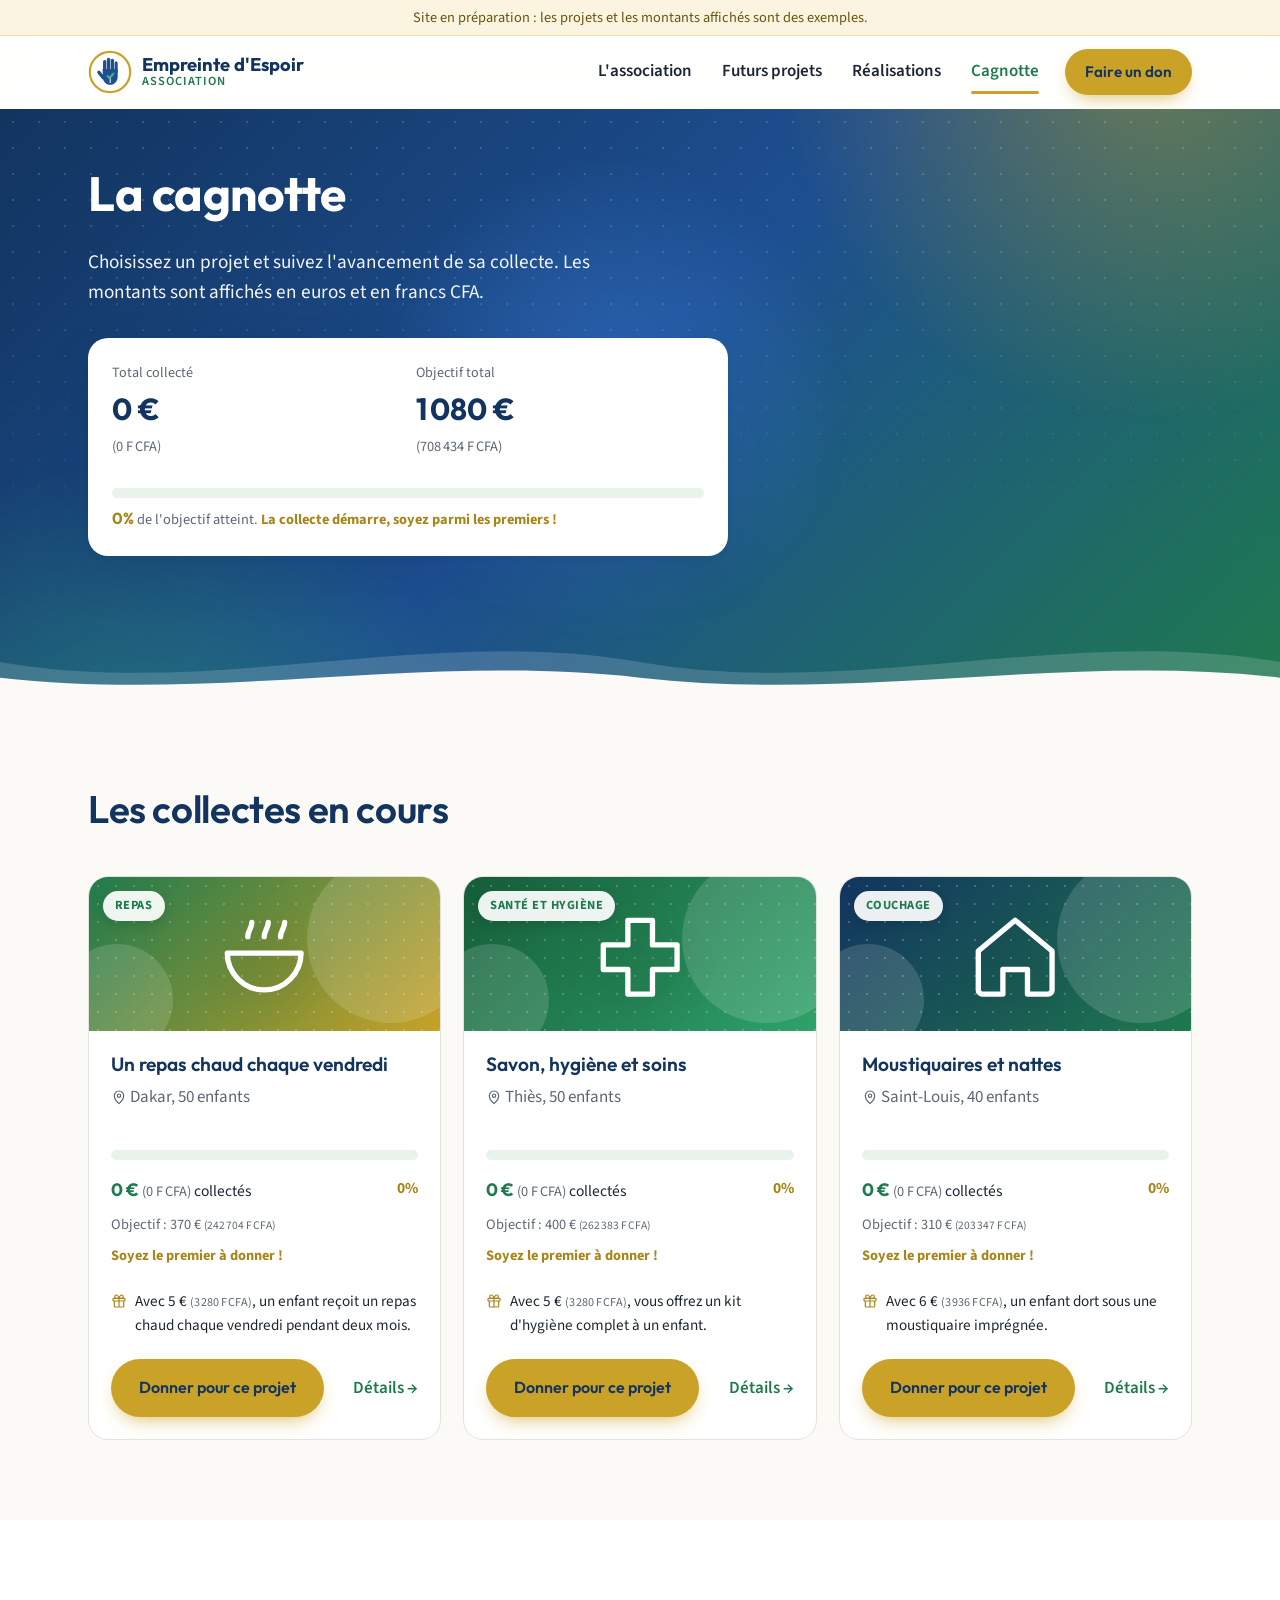
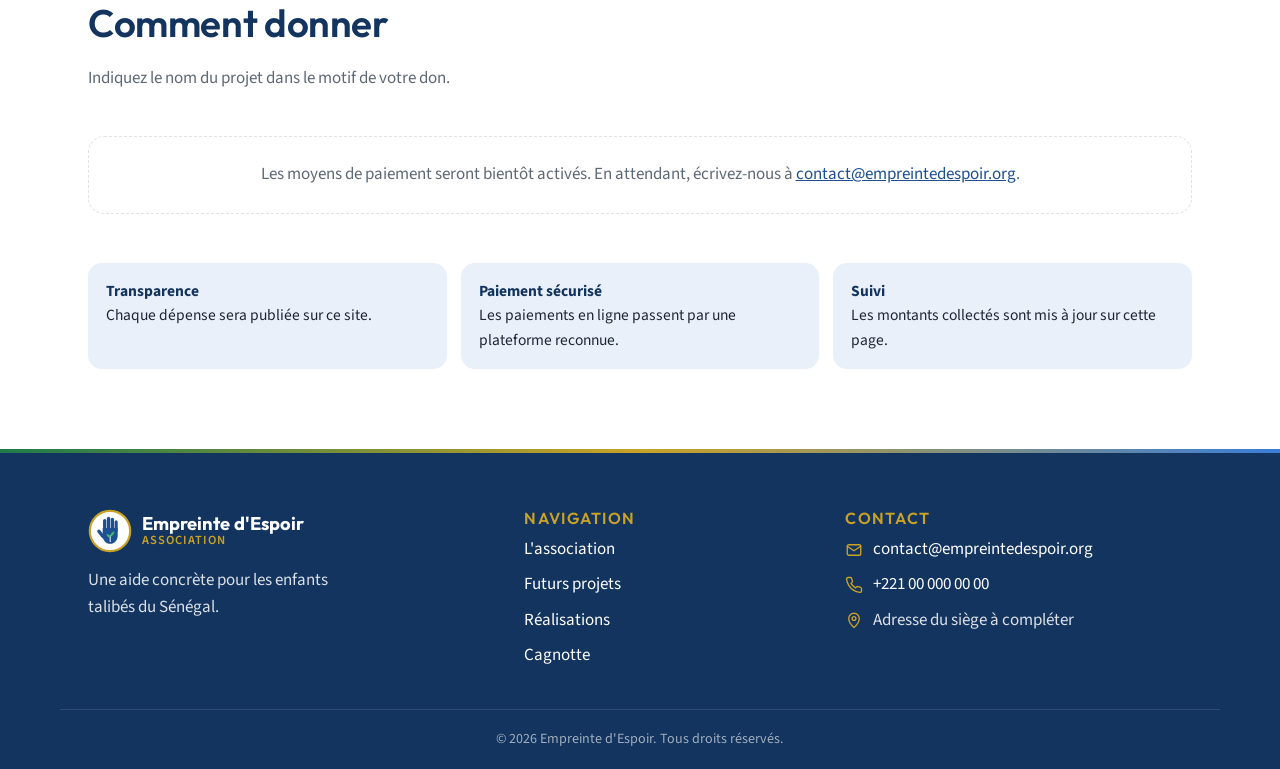
==== commit 0b8e852c: "Site recentré sur les enfants talibés, montants en euros et francs CFA - Section « Qui sont les enfa" ====
--- a/cagnotte.html
+++ b/cagnotte.html
@@ -3,10 +3,10 @@
 <head>
   <meta charset="utf-8">
   <meta name="viewport" content="width=device-width, initial-scale=1">
-  <title>La cagnotte — Empreinte d'Espoir</title>
-  <meta name="description" content="Soutenez nos projets : montant nécessaire, fonds déjà collectés et avancement de chaque collecte.">
-  <meta property="og:title" content="La cagnotte — Empreinte d'Espoir">
-  <meta property="og:description" content="Soutenez nos projets : montant nécessaire, fonds déjà collectés et avancement de chaque collecte.">
+  <title>La cagnotte | Empreinte d'Espoir</title>
+  <meta name="description" content="Soutenez nos projets pour les enfants talibés : montant nécessaire, fonds collectés et avancement, en euros et en francs CFA.">
+  <meta property="og:title" content="La cagnotte | Empreinte d'Espoir">
+  <meta property="og:description" content="Soutenez nos projets pour les enfants talibés : montant nécessaire, fonds collectés et avancement, en euros et en francs CFA.">
   <meta name="theme-color" content="#1d4f91">
   <link rel="icon" href="assets/img/logo.svg" type="image/svg+xml">
   <link rel="preconnect" href="https://fonts.googleapis.com">
@@ -20,17 +20,15 @@
   <main id="main">
     <section class="hero page-hero" data-aurora>
       <div class="container">
-        <span class="eyebrow rise" style="--i:0">La cagnotte</span>
-        <h1 class="rise" style="--i:1">Chaque don nous rapproche de l'objectif</h1>
-        <p class="lead rise" style="--i:2">Choisissez le projet que vous souhaitez soutenir et suivez l'avancement de la collecte.</p>
+        <h1 class="rise" style="--i:0">La cagnotte</h1>
+        <p class="lead rise" style="--i:1">Choisissez un projet et suivez l'avancement de sa collecte. Les montants sont affichés en euros et en francs CFA.</p>
         <div data-cagnotte-total></div>
       </div>
     </section>
     <section class="section">
       <div class="container">
         <div class="section-head" data-reveal>
-          <span class="eyebrow">Collectes en cours</span>
-          <h2>Choisissez votre projet</h2>
+          <h2>Les collectes en cours</h2>
         </div>
         <div class="grid-cards" data-cagnotte></div>
       </div>
@@ -38,15 +36,14 @@
     <section class="section section-alt" id="moyens">
       <div class="container">
         <div class="section-head" data-reveal>
-          <span class="eyebrow">Comment donner</span>
-          <h2>Les moyens de paiement</h2>
-          <p class="muted">Précisez le nom du projet dans le motif de votre don pour qu'il lui soit affecté.</p>
+          <h2>Comment donner</h2>
+          <p class="muted">Indiquez le nom du projet dans le motif de votre don.</p>
         </div>
         <div class="ways" data-moyens data-reveal></div>
         <div class="trust">
-          <div data-reveal style="--i:0"><strong>Transparence totale</strong>Chaque dépense sera publiée dans nos réalisations.</div>
-          <div data-reveal style="--i:1"><strong>Paiement sécurisé</strong>Les paiements en ligne passent par une plateforme certifiée.</div>
-          <div data-reveal style="--i:2"><strong>Suivi en direct</strong>L'avancement de chaque collecte est mis à jour sur cette page.</div>
+          <div data-reveal style="--i:0"><strong>Transparence</strong>Chaque dépense sera publiée sur ce site.</div>
+          <div data-reveal style="--i:1"><strong>Paiement sécurisé</strong>Les paiements en ligne passent par une plateforme reconnue.</div>
+          <div data-reveal style="--i:2"><strong>Suivi</strong>Les montants collectés sont mis à jour sur cette page.</div>
         </div>
       </div>
     </section>
--- a/assets/css/style.css
+++ b/assets/css/style.css
@@ -1,4 +1,4 @@
-/* ============ Empreinte d'Espoir — feuille de style ============ */
+/* ============ Empreinte d'Espoir : feuille de style ============ */
 :root {
   --green: #1f7a4d;
   --green-dark: #155c39;
@@ -218,18 +218,11 @@
   font-weight: 600; font-size: .88rem; letter-spacing: .04em;
   -webkit-backdrop-filter: blur(6px); backdrop-filter: blur(6px);
 }
-.pill .dot { width: 8px; height: 8px; border-radius: 50%; background: var(--gold); animation: ping 2s ease-out infinite; }
-@keyframes ping {
-  0% { box-shadow: 0 0 0 0 rgba(232, 197, 90, .8); }
-  80%, 100% { box-shadow: 0 0 0 10px rgba(232, 197, 90, 0); }
-}
 
 /* Mots qui défilent dans le titre */
 .rotator { display: block; position: relative; height: 1.25em; overflow: hidden; }
 .rotator span {
-  position: absolute; left: 0; top: 0; line-height: 1.25; white-space: nowrap;
-  background: linear-gradient(90deg, var(--gold-light), var(--gold));
-  -webkit-background-clip: text; background-clip: text; color: transparent;
+  position: absolute; left: 0; top: 0; line-height: 1.25; white-space: nowrap; color: var(--gold-light);
   opacity: 0; transform: translateY(100%);
   transition: transform .8s var(--ease), opacity .8s var(--ease);
 }
@@ -277,12 +270,12 @@
 .stats.stats-3 { grid-template-columns: 1fr; }
 @media (min-width: 720px) { .stats.stats-3 { grid-template-columns: repeat(3, 1fr); } }
 .stat { padding: 26px 16px; text-align: center; box-shadow: 1px 1px 0 var(--line); }
-.stat strong {
-  display: block; font-family: var(--font-title); font-size: clamp(1.9rem, 5vw, 2.7rem); line-height: 1.1;
-  background: linear-gradient(135deg, var(--green), var(--blue));
-  -webkit-background-clip: text; background-clip: text; color: transparent;
-}
+.stat strong { display: block; font-family: var(--font-title); font-size: clamp(1.9rem, 5vw, 2.7rem); line-height: 1.1; color: var(--green); }
 .stat > span { color: var(--muted); font-size: .95rem; }
+
+/* Équivalent dans l'autre monnaie, entre parenthèses */
+.alt { font-family: var(--font-body); font-weight: 400; font-size: .8em; color: var(--muted); white-space: nowrap; }
+.stat .alt, .total-card .alt { display: block; margin-top: 2px; font-size: .9rem; }
 
 /* ---------- Bandeaux qui défilent ---------- */
 .marquees { position: relative; overflow: hidden; padding: 64px 0 40px; }
@@ -295,8 +288,8 @@
 .mq-item { display: inline-flex; align-items: center; gap: 12px; padding: 0 26px; font-family: var(--font-title); font-weight: 600; font-size: clamp(1.1rem, 2.6vw, 1.5rem); white-space: nowrap; }
 .mq-item .icon { width: 26px; height: 26px; color: var(--gold); }
 .marquee-b .mq-item .icon { color: var(--blue-dark); }
-.mq-sep { display: inline-flex; align-items: center; color: var(--gold); }
-.marquee-b .mq-sep { color: var(--white); }
+.mq-sep { flex-shrink: 0; align-self: center; width: 8px; height: 8px; border-radius: 50%; background: var(--gold); }
+.marquee-b .mq-sep { background: var(--white); }
 @keyframes marquee { to { transform: translateX(-50%); } }
 
 /* ---------- Sections ---------- */
@@ -307,13 +300,8 @@
 .section-dark h2, .section-dark h3 { color: var(--white); }
 .section-head { max-width: 680px; margin-bottom: 44px; }
 .section-head.center { margin-left: auto; margin-right: auto; text-align: center; }
-.eyebrow {
-  display: inline-flex; align-items: center; gap: 10px; margin-bottom: 12px;
-  font-family: var(--font-title); font-weight: 600; font-size: .85rem; letter-spacing: .14em; text-transform: uppercase;
-  color: var(--green);
-}
-.eyebrow::before { content: ""; width: 26px; height: 2px; border-radius: 2px; background: currentColor; }
-.hero .eyebrow, .section-dark .eyebrow { color: var(--gold-light); }
+.section-head p { margin: 0; }
+.label { display: block; margin-bottom: 10px; font-family: var(--font-title); font-weight: 600; font-size: 1rem; color: var(--gold-light); }
 .two-col { display: grid; gap: 40px; }
 @media (min-width: 900px) { .two-col { grid-template-columns: 1fr 1fr; gap: 64px; } }
 
@@ -334,8 +322,24 @@
   border-radius: 50%; border: 2px solid rgba(232, 197, 90, .45); animation: breathe 7s ease-in-out infinite;
 }
 @keyframes breathe { 50% { transform: scale(1.18); } }
-.mission-card .eyebrow { color: var(--gold-light); }
 .mission-card p { font-size: 1.18rem; margin: 0; }
+
+/* Qui sont les enfants talibés ? */
+.talibes { display: grid; gap: 36px; }
+@media (min-width: 900px) { .talibes { grid-template-columns: 1fr 1.1fr; gap: 56px; align-items: start; } }
+.talibes-text p { font-size: 1.08rem; }
+.facts { display: grid; gap: 14px; }
+.fact {
+  padding: 22px 24px; border-radius: 18px; background: var(--bg); border-left: 5px solid var(--gold);
+  transition: transform .35s var(--ease), box-shadow .35s;
+}
+.fact:nth-child(2) { border-left-color: var(--green); }
+.fact:nth-child(3) { border-left-color: var(--blue); }
+.fact:hover { transform: translateX(6px); box-shadow: var(--shadow); }
+.fact strong { display: block; font-family: var(--font-title); font-size: clamp(1.6rem, 4vw, 2.1rem); line-height: 1.15; color: var(--blue-dark); }
+.fact p { margin: 4px 0 0; color: var(--muted); }
+.facts-source { margin: 0; font-size: .88rem; color: var(--muted); }
+.facts-source a { color: var(--muted); }
 
 /* Domaines d'action */
 .domains { display: grid; gap: 18px; grid-template-columns: repeat(auto-fit, minmax(200px, 1fr)); }
@@ -463,6 +467,7 @@
 .ph-edu { --p1: var(--gold-dark); --p2: var(--gold-light); }
 .ph-sante { --p1: var(--green-dark); --p2: var(--green-light); }
 .ph-food { --p1: var(--green); --p2: var(--gold); }
+.ph-couchage { --p1: var(--blue-dark); --p2: var(--green); }
 .ph::before {
   content: ""; position: absolute; inset: 0;
   background-image: radial-gradient(rgba(255, 255, 255, .2) 1.2px, transparent 1.6px); background-size: 18px 18px;
@@ -493,6 +498,8 @@
 .progress-meta .pct { font-weight: 700; color: var(--gold-dark); }
 .progress-sub { color: var(--muted); font-size: .9rem; }
 .first { color: var(--gold-dark); font-weight: 700; }
+.exemple { display: flex; align-items: flex-start; gap: 8px; margin: 14px 0 0; font-size: .95rem; }
+.exemple .icon { margin-top: 4px; color: var(--gold-dark); }
 
 /* ---------- Citations ---------- */
 .quotes-section { overflow: hidden; isolation: isolate; text-align: center; color: var(--white); background: linear-gradient(135deg, var(--green-dark), var(--blue) 65%, var(--blue-dark)); }
@@ -612,6 +619,9 @@
 .expenses { width: 100%; border-collapse: collapse; font-size: .97rem; }
 .expenses td { padding: 9px 0; border-bottom: 1px dashed var(--line); }
 .expenses td:last-child { padding-left: 12px; text-align: right; white-space: nowrap; font-variant-numeric: tabular-nums; }
+.expenses .alt { display: block; font-size: .82rem; }
+.meta-line { display: flex; flex-wrap: wrap; gap: 6px 18px; }
+.meta-line span { display: inline-flex; align-items: center; gap: 6px; }
 .expenses tfoot td { padding-top: 12px; border-bottom: 0; border-top: 2px solid var(--blue-dark); font-weight: 700; color: var(--blue-dark); }
 .result { margin-top: 20px; padding: 16px 18px; background: var(--green-soft); border-left: 4px solid var(--green); border-radius: 0 12px 12px 0; }
 .result .h-small { margin-top: 0; color: var(--green-dark); }
@@ -619,7 +629,6 @@
 
 /* Page « bientôt » tant qu'aucun projet n'est terminé */
 .coming { max-width: 780px; margin: 0 auto; text-align: center; }
-.coming .eyebrow::before { display: none; }
 .sprout { width: 190px; height: 190px; margin: 0 auto; }
 .sprout svg { width: 100%; height: 100%; overflow: visible; }
 .sp-ground { fill: none; stroke: var(--gold); stroke-width: 4; stroke-linecap: round; }
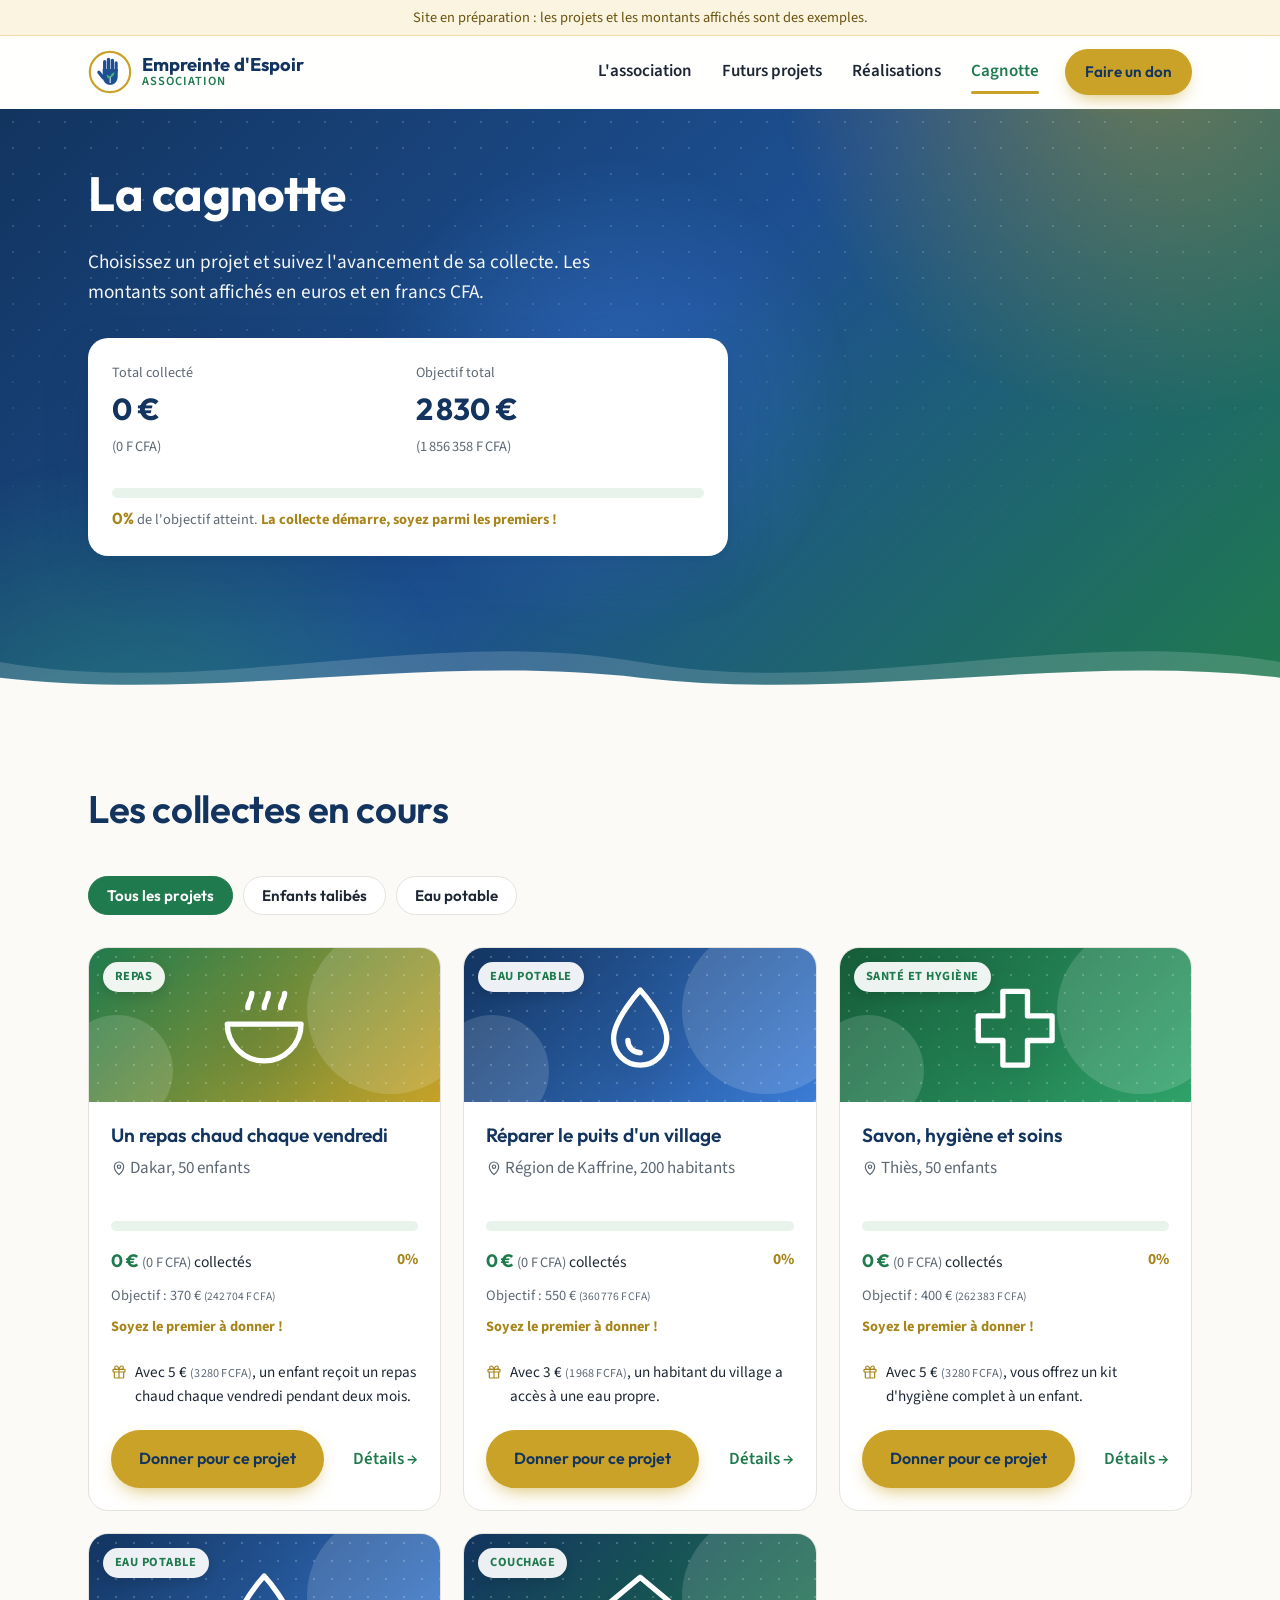
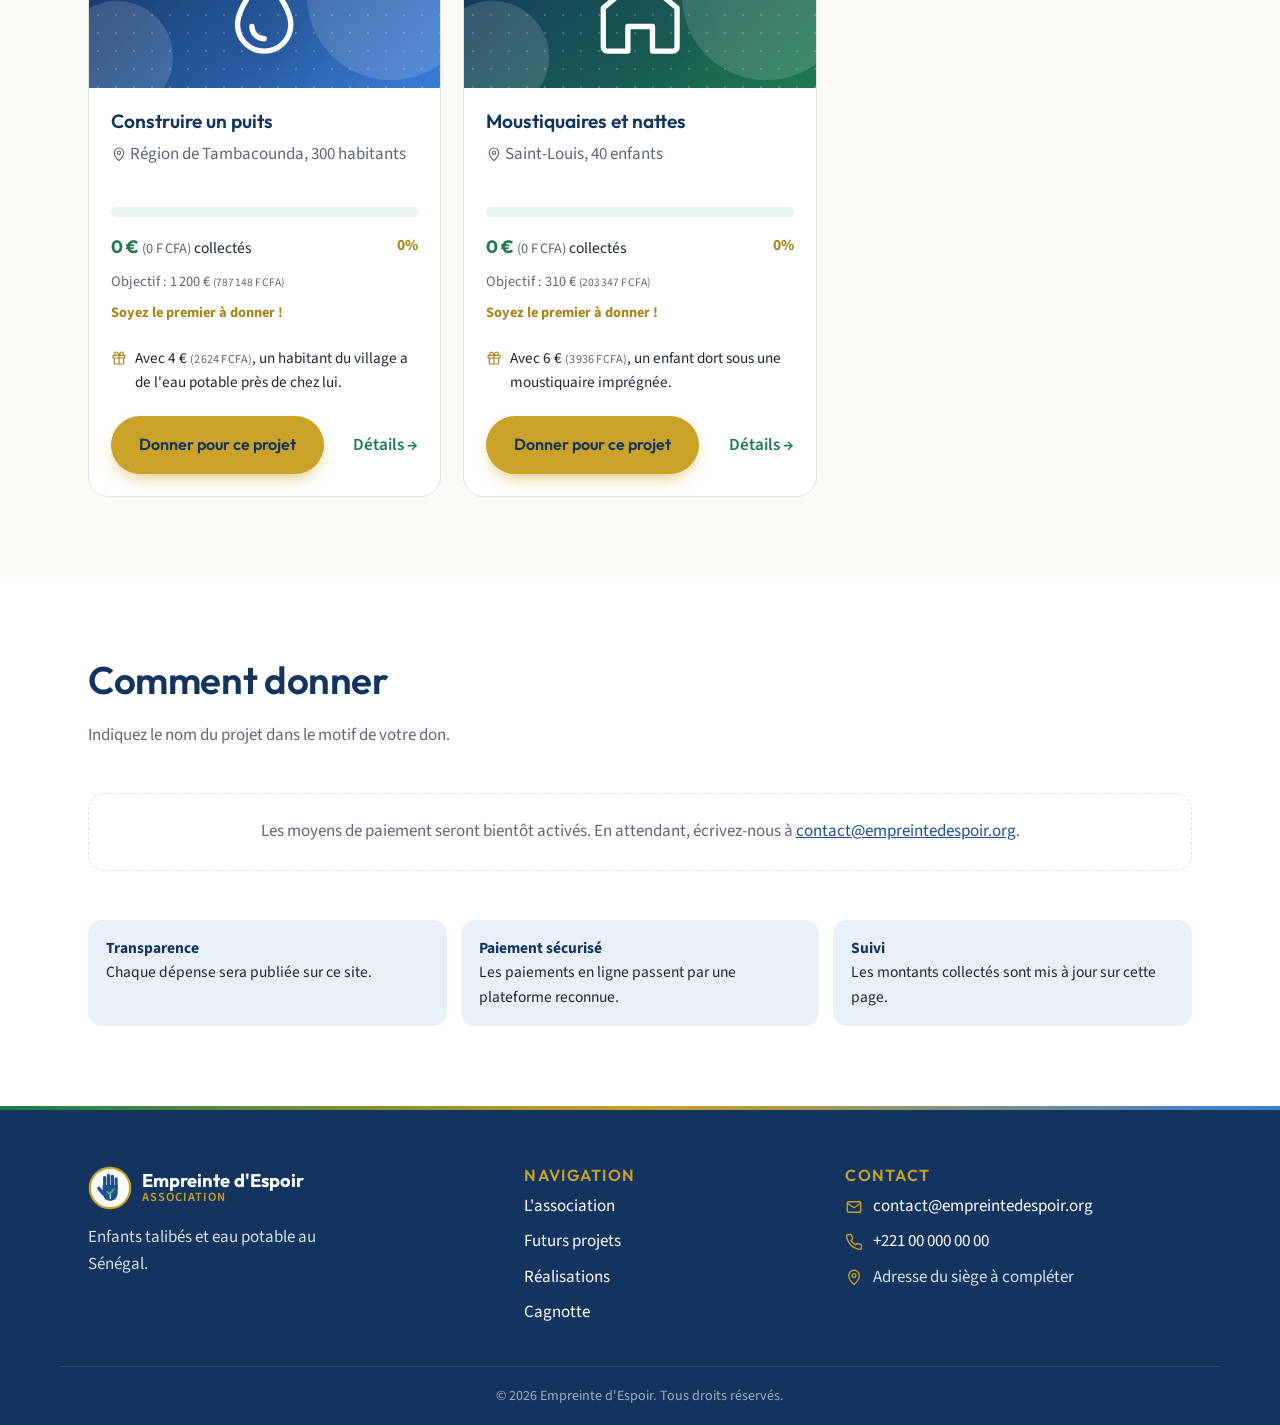
==== commit dc7c901c: "Ajout de la cause eau potable : puits à construire et à réparer - Section « L'eau potable dans les v" ====
--- a/cagnotte.html
+++ b/cagnotte.html
@@ -4,9 +4,9 @@
   <meta charset="utf-8">
   <meta name="viewport" content="width=device-width, initial-scale=1">
   <title>La cagnotte | Empreinte d'Espoir</title>
-  <meta name="description" content="Soutenez nos projets pour les enfants talibés : montant nécessaire, fonds collectés et avancement, en euros et en francs CFA.">
+  <meta name="description" content="Soutenez nos projets pour les enfants talibés et l'eau potable : montant nécessaire, fonds collectés et avancement, en euros et en francs CFA.">
   <meta property="og:title" content="La cagnotte | Empreinte d'Espoir">
-  <meta property="og:description" content="Soutenez nos projets pour les enfants talibés : montant nécessaire, fonds collectés et avancement, en euros et en francs CFA.">
+  <meta property="og:description" content="Soutenez nos projets pour les enfants talibés et l'eau potable : montant nécessaire, fonds collectés et avancement, en euros et en francs CFA.">
   <meta name="theme-color" content="#1d4f91">
   <link rel="icon" href="assets/img/logo.svg" type="image/svg+xml">
   <link rel="preconnect" href="https://fonts.googleapis.com">
@@ -30,6 +30,7 @@
         <div class="section-head" data-reveal>
           <h2>Les collectes en cours</h2>
         </div>
+        <div class="filters" data-filters role="group" aria-label="Filtrer les collectes"></div>
         <div class="grid-cards" data-cagnotte></div>
       </div>
     </section>
--- a/assets/css/style.css
+++ b/assets/css/style.css
@@ -324,10 +324,15 @@
 @keyframes breathe { 50% { transform: scale(1.18); } }
 .mission-card p { font-size: 1.18rem; margin: 0; }
 
-/* Qui sont les enfants talibés ? */
-.talibes { display: grid; gap: 36px; }
-@media (min-width: 900px) { .talibes { grid-template-columns: 1fr 1.1fr; gap: 56px; align-items: start; } }
-.talibes-text p { font-size: 1.08rem; }
+/* Les causes : enfants talibés, eau potable */
+.cause { display: grid; gap: 36px; }
+@media (min-width: 900px) {
+  .cause { grid-template-columns: 1fr 1.1fr; gap: 56px; align-items: start; }
+  .cause-reverse .cause { grid-template-columns: 1.1fr 1fr; }
+  .cause-reverse .cause-text { order: 2; }
+}
+.cause-text p { font-size: 1.08rem; }
+.section:not(.section-alt) .fact { background: var(--white); }
 .facts { display: grid; gap: 14px; }
 .fact {
   padding: 22px 24px; border-radius: 18px; background: var(--bg); border-left: 5px solid var(--gold);
@@ -419,6 +424,17 @@
 @media (min-width: 640px) { .carousel-track { grid-auto-columns: calc((100% - 28px) / 2); } }
 @media (min-width: 1000px) { .carousel-track { grid-auto-columns: calc((100% - 48px) / 3); } }
 .carousel-nav { display: flex; align-items: center; justify-content: center; gap: 16px; }
+
+/* Filtres par cause (pages Projets et Cagnotte) */
+.filters { display: flex; flex-wrap: wrap; gap: 10px; margin-bottom: 32px; }
+.filter {
+  padding: 9px 18px; border-radius: 999px; border: 1px solid var(--line); cursor: pointer;
+  background: var(--white); color: var(--ink); font-family: var(--font-title); font-weight: 600; font-size: .95rem;
+  transition: background .25s, color .25s, border-color .25s;
+}
+.filter:hover { border-color: var(--green); color: var(--green); }
+.filter[aria-pressed="true"] { background: var(--green); border-color: var(--green); color: var(--white); }
+.is-filtered-in { animation: rise .45s var(--ease); }
 .carousel.is-static .carousel-nav { display: none; }
 .car-btn {
   width: 46px; height: 46px; border-radius: 50%; border: 1px solid var(--line); cursor: pointer;
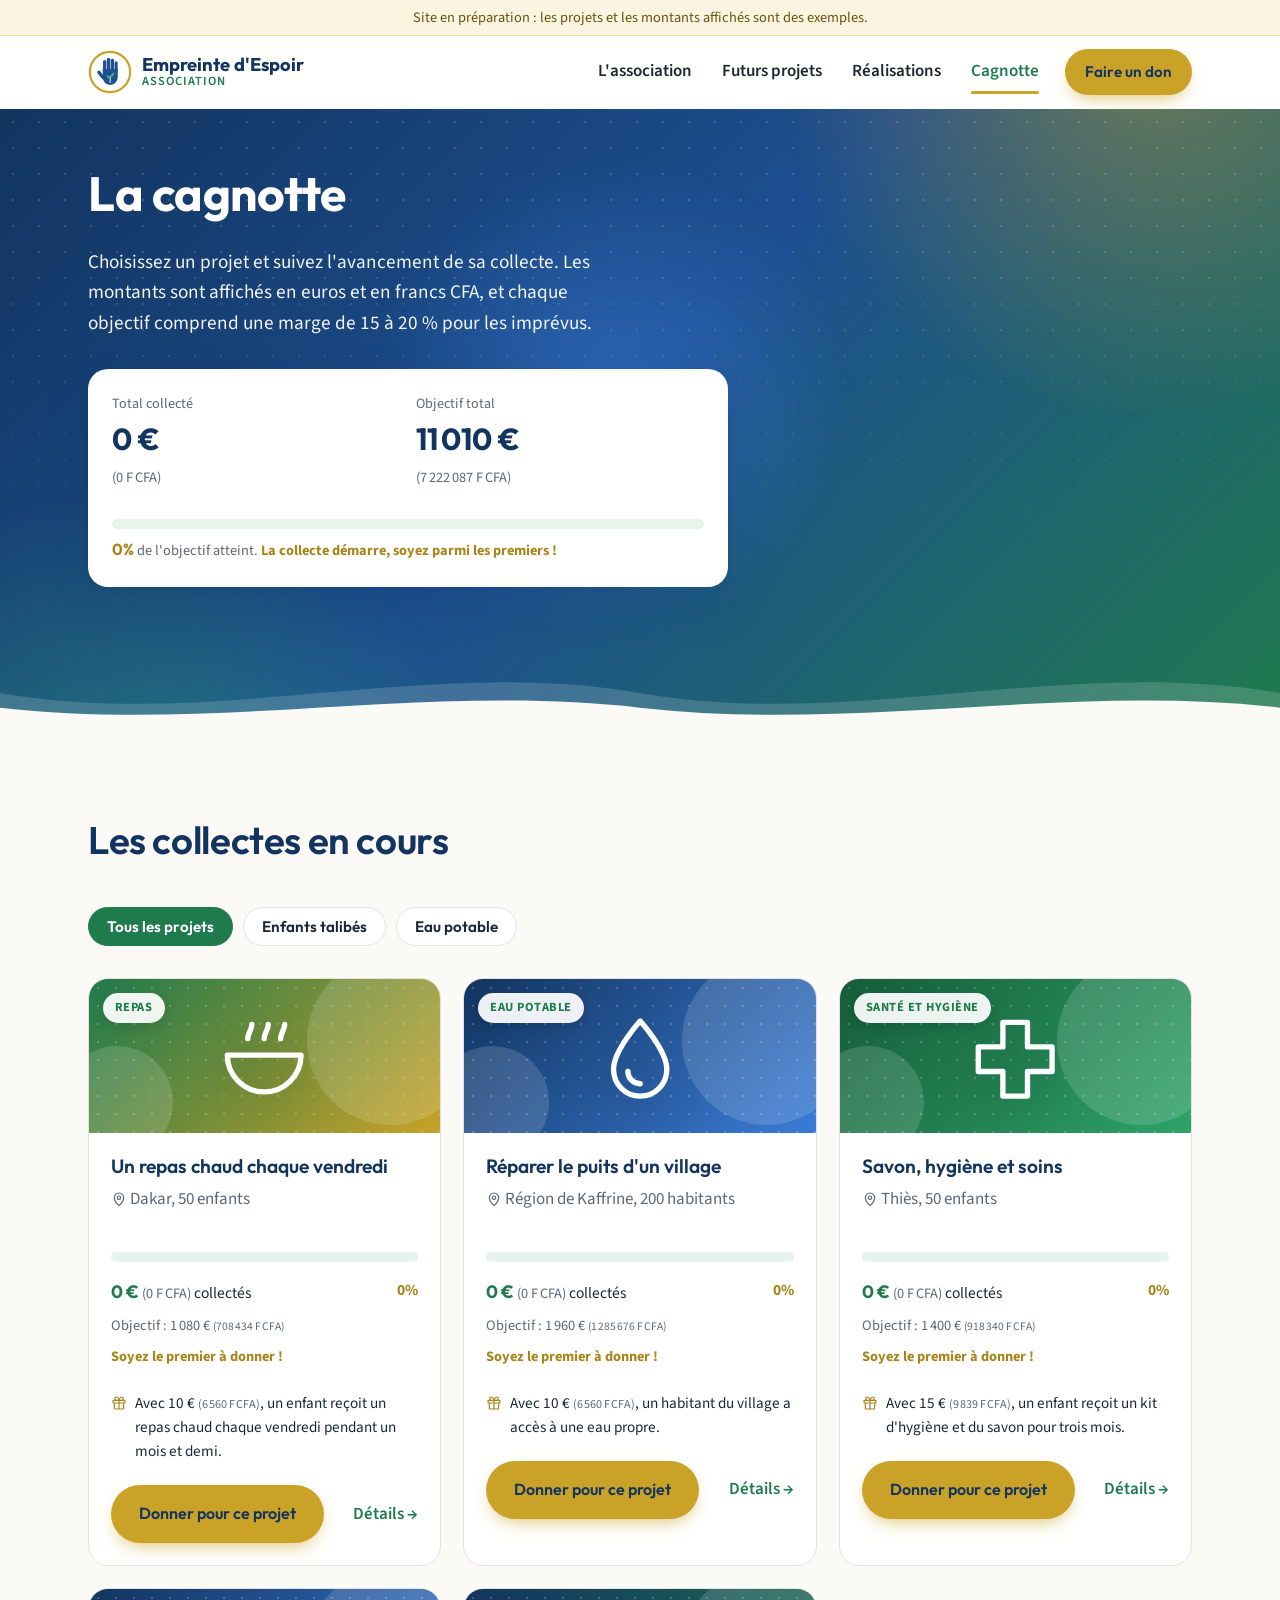
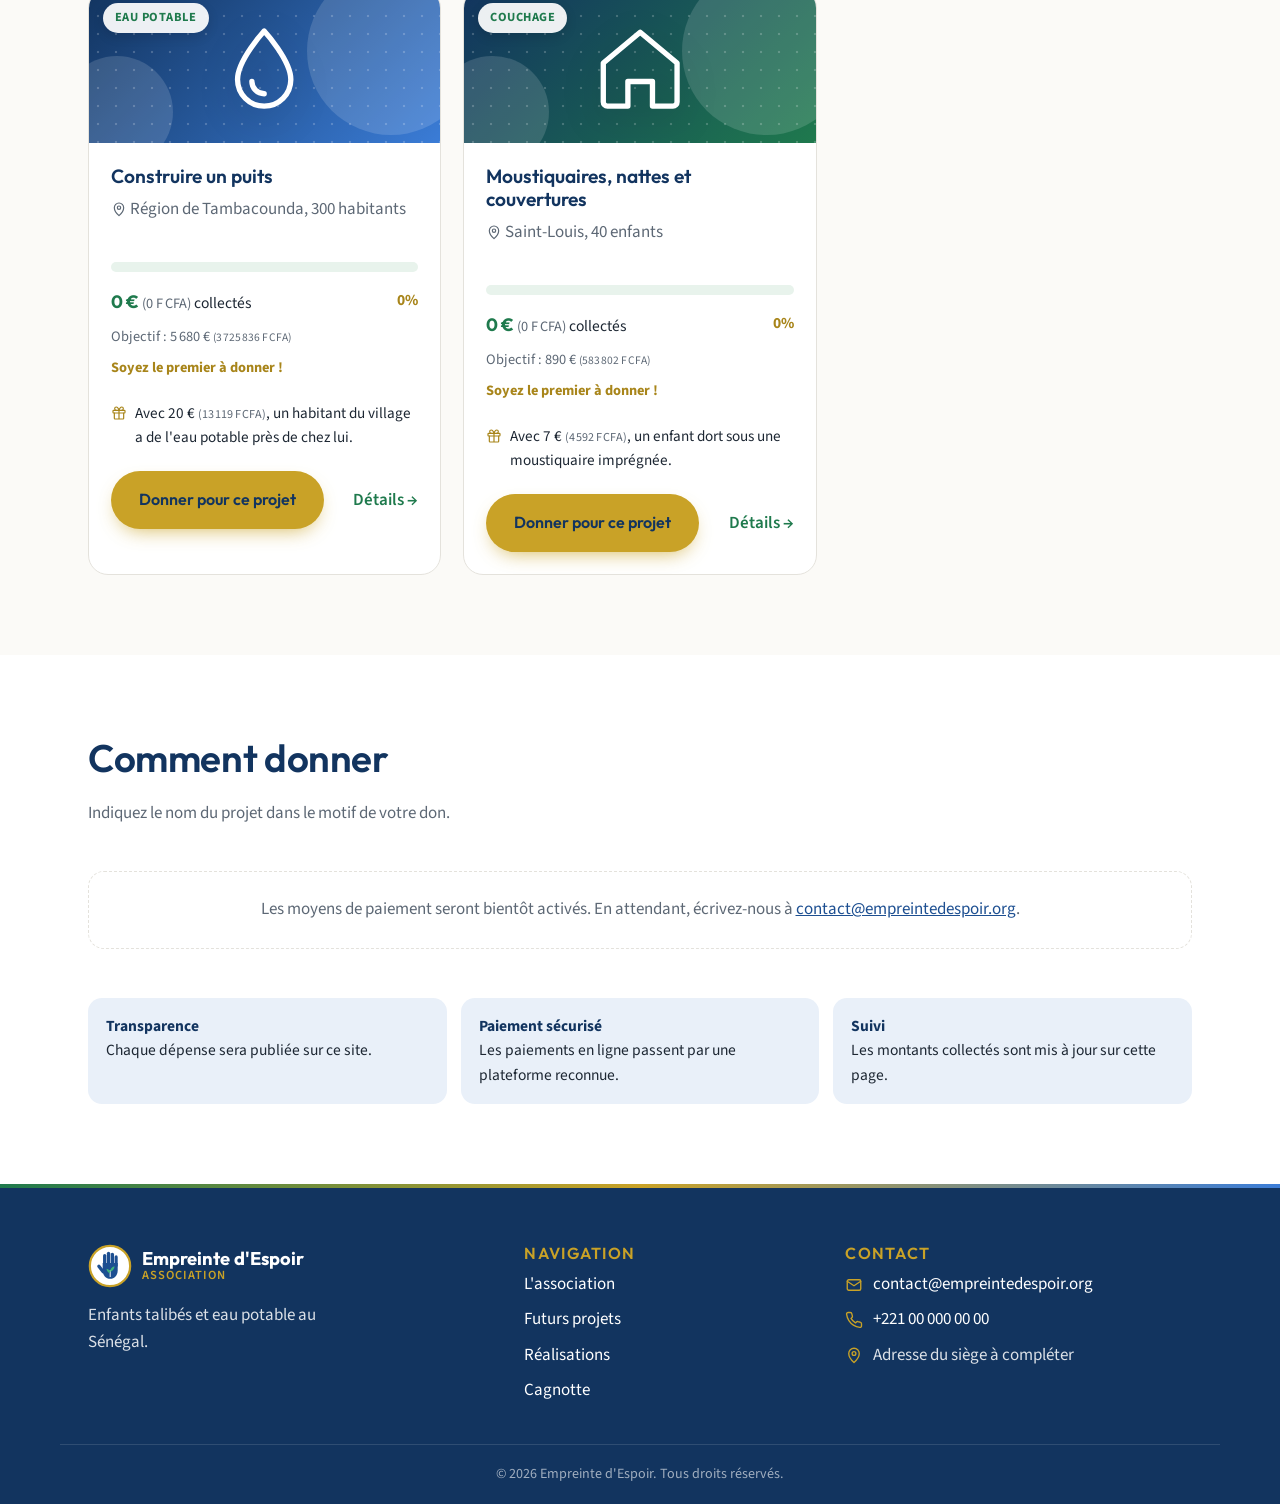
==== commit 43135a97: "Budgets détaillés avec marge pour imprévus et sources des prix - Chaque projet a un détail de budget" ====
--- a/cagnotte.html
+++ b/cagnotte.html
@@ -21,7 +21,7 @@
     <section class="hero page-hero" data-aurora>
       <div class="container">
         <h1 class="rise" style="--i:0">La cagnotte</h1>
-        <p class="lead rise" style="--i:1">Choisissez un projet et suivez l'avancement de sa collecte. Les montants sont affichés en euros et en francs CFA.</p>
+        <p class="lead rise" style="--i:1">Choisissez un projet et suivez l'avancement de sa collecte. Les montants sont affichés en euros et en francs CFA, et chaque objectif comprend une marge de 15 à 20 % pour les imprévus.</p>
         <div data-cagnotte-total></div>
       </div>
     </section>
--- a/assets/css/style.css
+++ b/assets/css/style.css
@@ -606,6 +606,29 @@
   background: var(--white); border: 3px solid var(--green);
 }
 .timeline strong { color: var(--green); font-size: .92rem; }
+/* Détail du budget (dépliable) */
+.budget { margin-top: 22px; padding: 0 18px; border: 1px solid var(--line); border-radius: 16px; background: var(--white); }
+.budget summary {
+  display: flex; align-items: center; justify-content: space-between; gap: 12px; padding: 15px 0;
+  list-style: none; cursor: pointer; font-family: var(--font-title); font-weight: 600; color: var(--blue-dark);
+}
+.budget summary::-webkit-details-marker { display: none; }
+.budget summary::after {
+  content: ""; flex-shrink: 0; width: 9px; height: 9px; margin-right: 4px;
+  border-right: 2px solid var(--green); border-bottom: 2px solid var(--green);
+  transform: rotate(45deg); transition: transform .3s var(--ease);
+}
+.budget[open] summary::after { transform: rotate(-135deg); }
+.budget[open] > :not(summary) { animation: rise .4s var(--ease); }
+.budget .expenses td:first-child { padding-right: 12px; }
+.budget .imprevus td { color: var(--gold-dark); font-weight: 600; }
+.budget sup { margin-left: 3px; font-size: .72em; font-weight: 700; color: var(--green); }
+.sources { margin: 14px 0 0; padding-left: 20px; font-size: .85rem; color: var(--muted); }
+.sources li { margin-bottom: 6px; }
+.sources a { color: var(--muted); }
+.budget-note { margin: 12px 0 16px; font-size: .85rem; color: var(--muted); }
+.budget-note + .sources { margin-top: -8px; }
+
 .pd-funding { margin-top: 22px; padding: 22px; background: var(--gold-soft); border-radius: 16px; }
 .pd-funding .btn { margin-top: 18px; width: 100%; }
 @media (min-width: 560px) { .pd-funding .btn { width: auto; } }
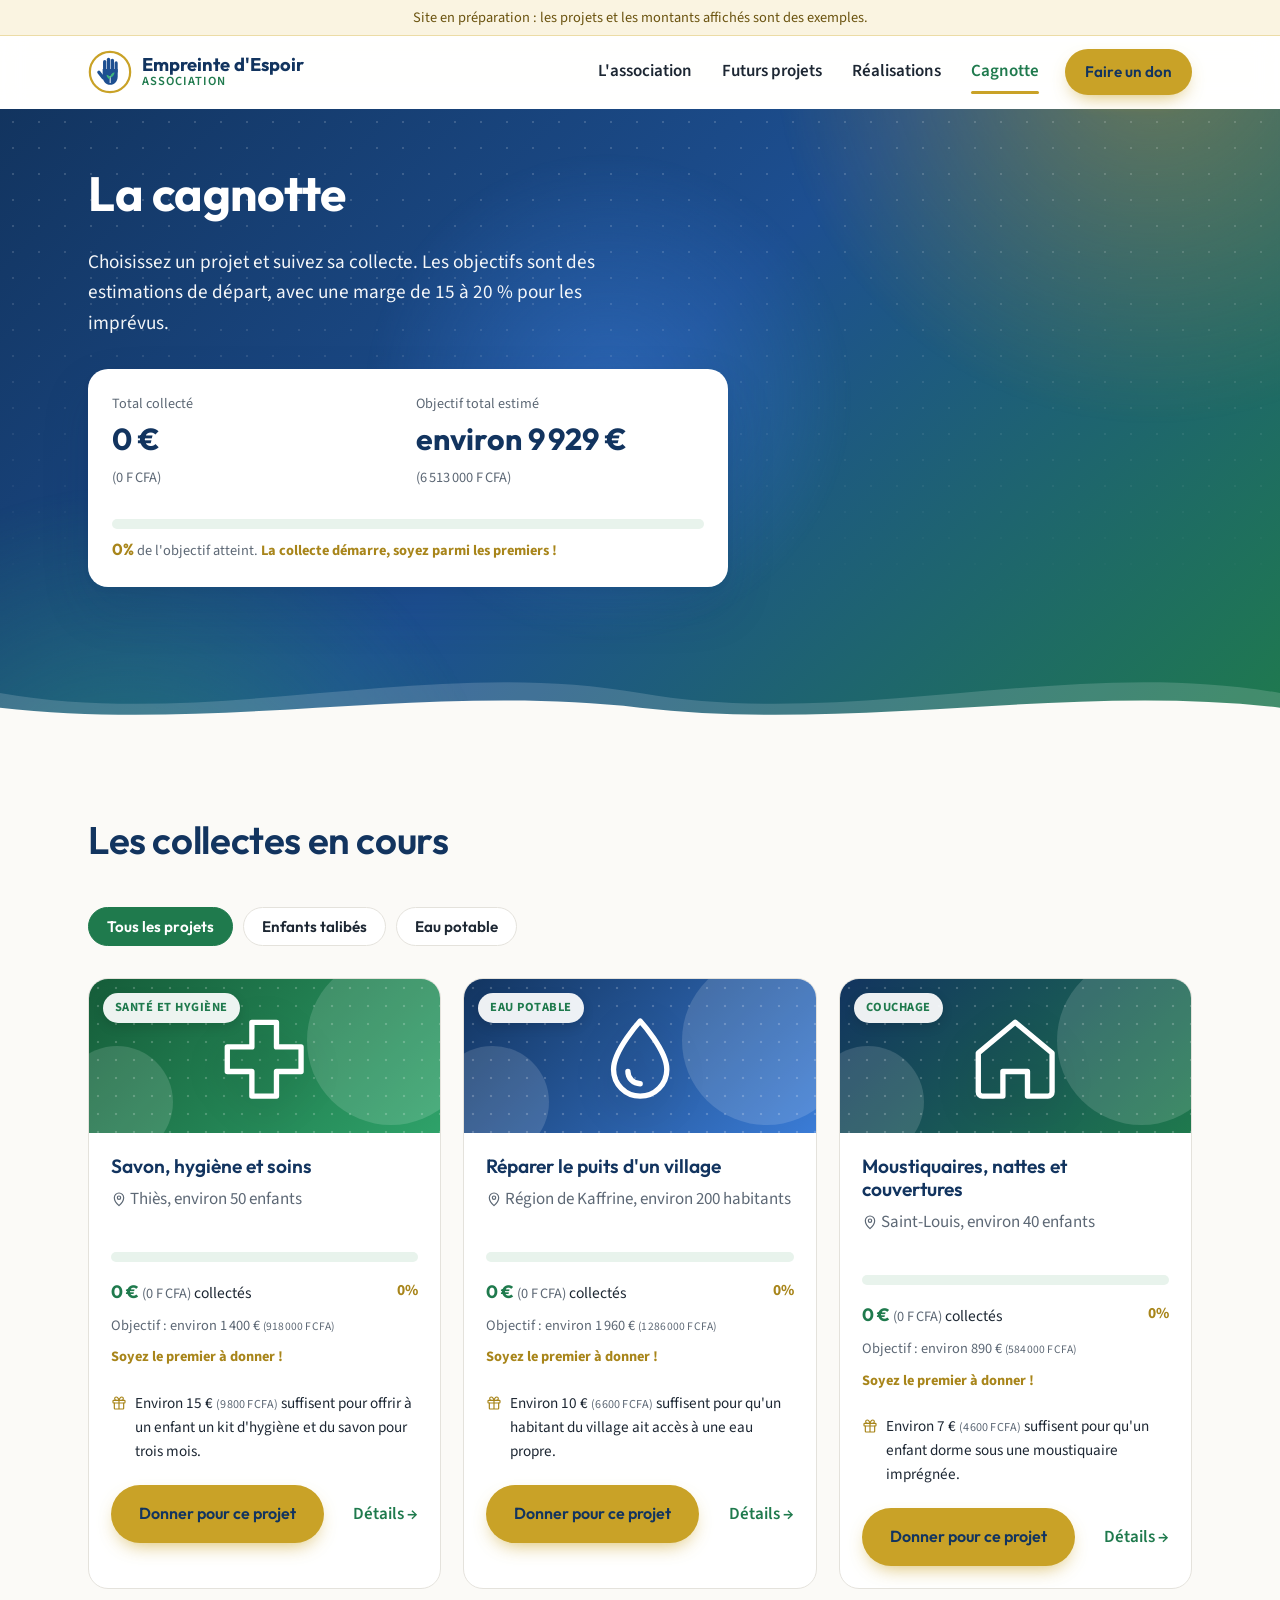
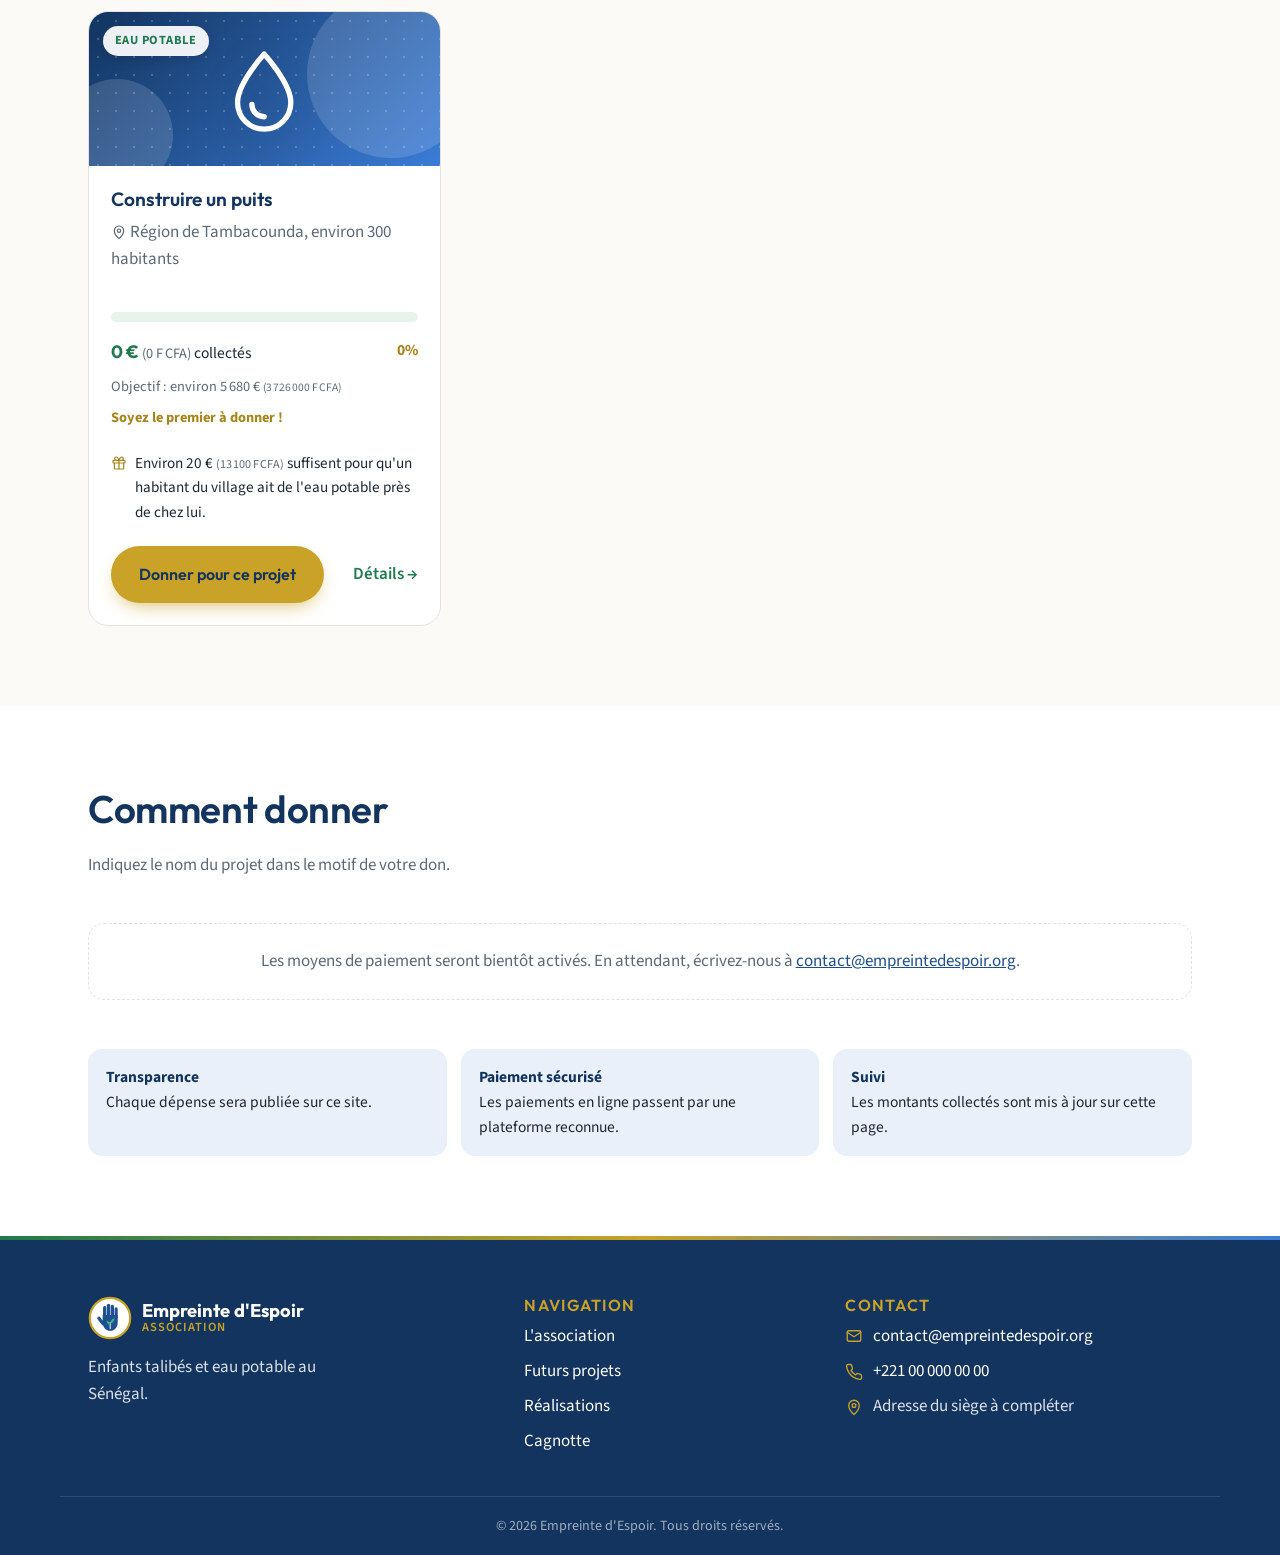
==== commit f60c7196: "Estimations signalées : « environ », « estimé », dates indicatives - Budgets et bénéficiaires des fu" ====
--- a/cagnotte.html
+++ b/cagnotte.html
@@ -21,7 +21,7 @@
     <section class="hero page-hero" data-aurora>
       <div class="container">
         <h1 class="rise" style="--i:0">La cagnotte</h1>
-        <p class="lead rise" style="--i:1">Choisissez un projet et suivez l'avancement de sa collecte. Les montants sont affichés en euros et en francs CFA, et chaque objectif comprend une marge de 15 à 20 % pour les imprévus.</p>
+        <p class="lead rise" style="--i:1">Choisissez un projet et suivez sa collecte. Les objectifs sont des estimations de départ, avec une marge de 15 à 20 % pour les imprévus.</p>
         <div data-cagnotte-total></div>
       </div>
     </section>
--- a/assets/css/style.css
+++ b/assets/css/style.css
@@ -272,6 +272,10 @@
 .stat { padding: 26px 16px; text-align: center; box-shadow: 1px 1px 0 var(--line); }
 .stat strong { display: block; font-family: var(--font-title); font-size: clamp(1.9rem, 5vw, 2.7rem); line-height: 1.1; color: var(--green); }
 .stat > span { color: var(--muted); font-size: .95rem; }
+a.stat { color: inherit; text-decoration: none; transition: background .3s; }
+a.stat:hover { background: var(--green-soft); }
+.stat-go { width: 15px; height: 15px; margin-left: 4px; vertical-align: -2px; color: var(--green); transition: transform .3s var(--ease); }
+a.stat:hover .stat-go { transform: translateX(4px); }
 
 /* Équivalent dans l'autre monnaie, entre parenthèses */
 .alt { font-family: var(--font-body); font-weight: 400; font-size: .8em; color: var(--muted); white-space: nowrap; }
@@ -346,32 +350,6 @@
 .facts-source { margin: 0; font-size: .88rem; color: var(--muted); }
 .facts-source a { color: var(--muted); }
 
-/* Domaines d'action */
-.domains { display: grid; gap: 18px; grid-template-columns: repeat(auto-fit, minmax(200px, 1fr)); }
-.domain-card {
-  position: relative; overflow: hidden; padding: 28px 22px; border-radius: 20px;
-  background: var(--white); border: 1px solid var(--line);
-  transition: transform .4s var(--ease), box-shadow .4s var(--ease), border-color .4s;
-  --c1: var(--blue); --c2: var(--blue-light); --c-soft: var(--blue-soft);
-}
-.domain-card:nth-child(3n+2) { --c1: var(--gold-dark); --c2: var(--gold-light); --c-soft: var(--gold-soft); }
-.domain-card:nth-child(3n) { --c1: var(--green); --c2: var(--green-light); --c-soft: var(--green-soft); }
-.domain-card::before {
-  content: ""; position: absolute; right: -60px; bottom: -60px; width: 170px; height: 170px; border-radius: 50%;
-  background: var(--c-soft); transition: transform .6s var(--ease);
-}
-.domain-card > * { position: relative; }
-.domain-card:hover { transform: translateY(-8px); box-shadow: var(--shadow-lg); border-color: transparent; }
-.domain-card:hover::before { transform: scale(2.6); }
-.domain-icon {
-  width: 60px; height: 60px; border-radius: 18px; display: grid; place-items: center; margin-bottom: 18px;
-  color: var(--white); background: linear-gradient(135deg, var(--c1), var(--c2));
-  box-shadow: 0 12px 22px -10px var(--c1); transition: transform .5s var(--ease);
-}
-.domain-icon .icon { width: 28px; height: 28px; }
-.domain-card:hover .domain-icon { transform: rotate(-10deg) scale(1.1); }
-.domain-card p { margin: 0; color: var(--muted); font-size: .97rem; }
-
 /* Valeurs (section sombre) */
 .values { display: grid; gap: 16px; grid-template-columns: repeat(auto-fit, minmax(200px, 1fr)); }
 .value-card {
@@ -385,33 +363,6 @@
 .value-icon { width: 54px; height: 54px; border-radius: 16px; display: grid; place-items: center; margin-bottom: 16px; color: var(--blue-dark); background: linear-gradient(135deg, var(--gold-light), var(--gold)); }
 .value-icon .icon { width: 26px; height: 26px; }
 .value-card p { margin: 0; color: rgba(255, 255, 255, .75); font-size: .97rem; }
-
-/* Comment ça marche */
-.steps { list-style: none; padding: 0; margin: 0; display: grid; gap: 36px; position: relative; }
-@media (min-width: 900px) {
-  .steps { grid-template-columns: repeat(4, 1fr); gap: 24px; }
-  .steps::before {
-    content: ""; position: absolute; top: 37px; left: 12.5%; right: 12.5%; height: 2px;
-    background: repeating-linear-gradient(90deg, var(--gold) 0 10px, transparent 10px 18px);
-    transform: scaleX(0); transform-origin: left; transition: transform 1.8s var(--ease) .4s;
-  }
-  .steps.is-drawn::before { transform: scaleX(1); }
-}
-.step { position: relative; text-align: center; padding: 0 8px; }
-.step-badge {
-  position: relative; z-index: 1; width: 76px; height: 76px; margin: 0 auto 18px; border-radius: 50%;
-  display: grid; place-items: center; color: var(--green);
-  background: var(--white); border: 2px solid var(--green-soft); box-shadow: var(--shadow);
-  transition: transform .4s var(--ease), background .4s, color .4s;
-}
-.step:hover .step-badge { transform: translateY(-6px) rotate(-6deg); background: var(--green); color: var(--white); }
-.step-badge .icon { width: 30px; height: 30px; }
-.step-badge span {
-  position: absolute; top: -4px; right: -4px; width: 28px; height: 28px; border-radius: 50%;
-  display: grid; place-items: center; background: var(--gold); color: var(--blue-dark);
-  font-family: var(--font-title); font-weight: 700; font-size: .9rem;
-}
-.step p { color: var(--muted); margin: 0; font-size: .97rem; }
 
 /* ---------- Carrousel ---------- */
 .carousel-track {
@@ -598,7 +549,8 @@
 .meta-grid .icon { color: var(--green); margin-top: 3px; }
 .meta-grid span { display: flex; flex-direction: column; font-weight: 600; }
 .meta-grid small { color: var(--muted); font-weight: 400; font-size: .85rem; }
-.h-small { display: flex; align-items: center; gap: 6px; margin: 22px 0 12px; font-size: 1.05rem; color: var(--blue-dark); }
+.h-small { display: flex; flex-wrap: wrap; align-items: center; gap: 6px; margin: 22px 0 12px; font-size: 1.05rem; color: var(--blue-dark); }
+.h-small small { font-family: var(--font-body); font-weight: 400; font-size: .85rem; color: var(--muted); }
 .timeline { list-style: none; padding: 0 0 0 18px; margin: 0; border-left: 2px solid var(--gold); }
 .timeline li { position: relative; display: flex; flex-direction: column; padding: 0 0 14px 14px; }
 .timeline li::before {
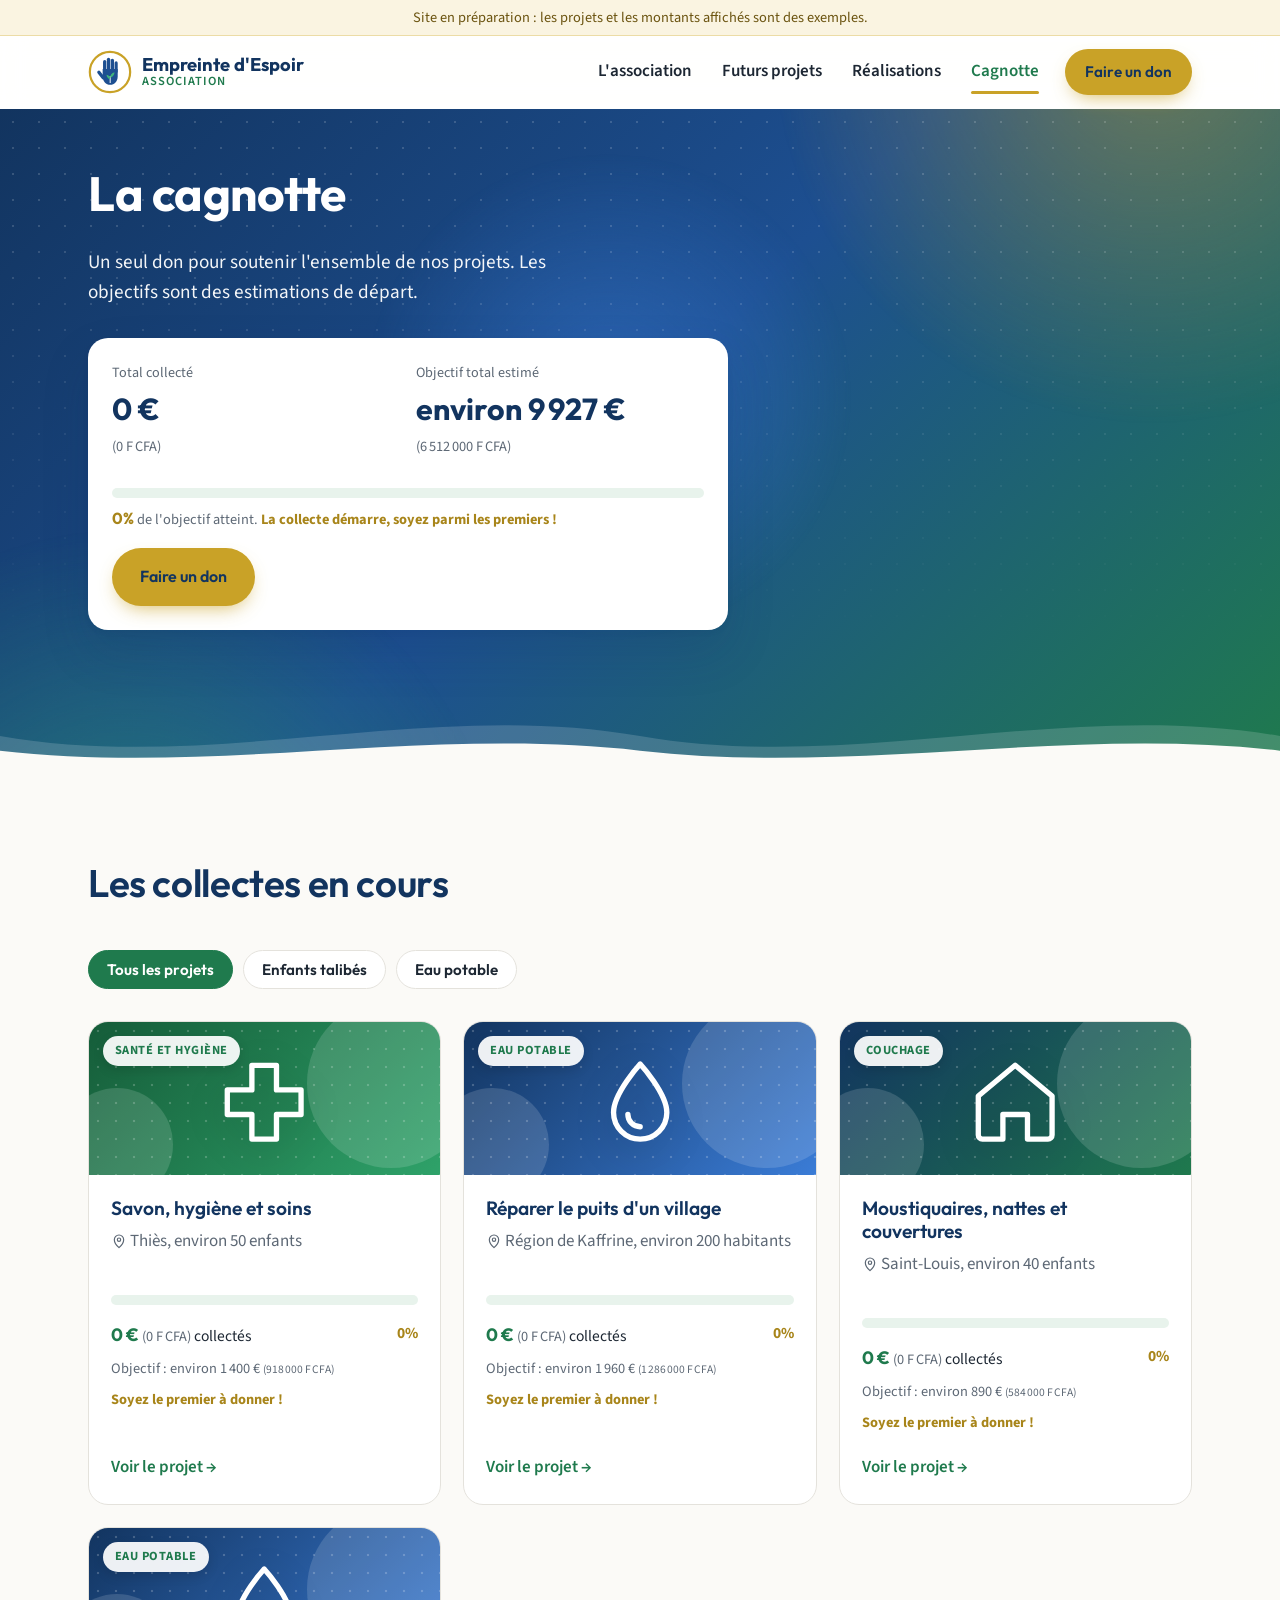
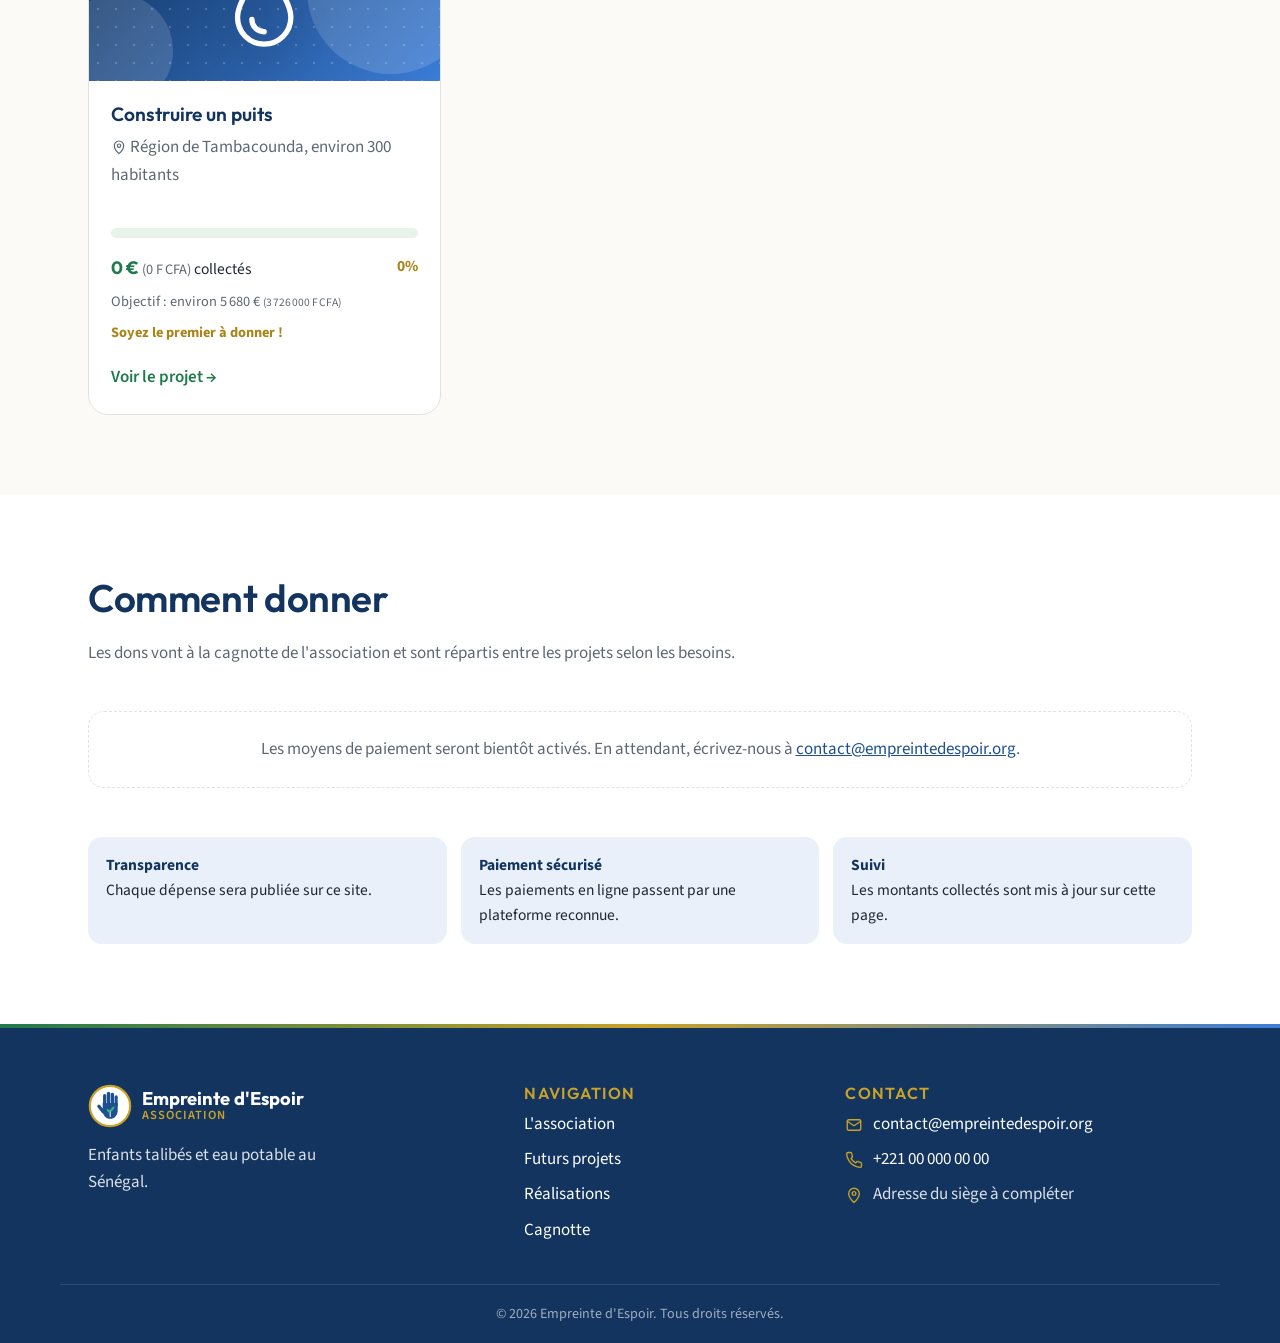
==== commit f52ea8d6: "Un seul bouton de don, sans détail des prix - Cagnotte commune : un bouton « Faire un don » unique, " ====
--- a/cagnotte.html
+++ b/cagnotte.html
@@ -21,7 +21,7 @@
     <section class="hero page-hero" data-aurora>
       <div class="container">
         <h1 class="rise" style="--i:0">La cagnotte</h1>
-        <p class="lead rise" style="--i:1">Choisissez un projet et suivez sa collecte. Les objectifs sont des estimations de départ, avec une marge de 15 à 20 % pour les imprévus.</p>
+        <p class="lead rise" style="--i:1">Un seul don pour soutenir l'ensemble de nos projets. Les objectifs sont des estimations de départ.</p>
         <div data-cagnotte-total></div>
       </div>
     </section>
@@ -38,7 +38,7 @@
       <div class="container">
         <div class="section-head" data-reveal>
           <h2>Comment donner</h2>
-          <p class="muted">Indiquez le nom du projet dans le motif de votre don.</p>
+          <p class="muted">Les dons vont à la cagnotte de l'association et sont répartis entre les projets selon les besoins.</p>
         </div>
         <div class="ways" data-moyens data-reveal></div>
         <div class="trust">
--- a/assets/css/style.css
+++ b/assets/css/style.css
@@ -558,29 +558,6 @@
   background: var(--white); border: 3px solid var(--green);
 }
 .timeline strong { color: var(--green); font-size: .92rem; }
-/* Détail du budget (dépliable) */
-.budget { margin-top: 22px; padding: 0 18px; border: 1px solid var(--line); border-radius: 16px; background: var(--white); }
-.budget summary {
-  display: flex; align-items: center; justify-content: space-between; gap: 12px; padding: 15px 0;
-  list-style: none; cursor: pointer; font-family: var(--font-title); font-weight: 600; color: var(--blue-dark);
-}
-.budget summary::-webkit-details-marker { display: none; }
-.budget summary::after {
-  content: ""; flex-shrink: 0; width: 9px; height: 9px; margin-right: 4px;
-  border-right: 2px solid var(--green); border-bottom: 2px solid var(--green);
-  transform: rotate(45deg); transition: transform .3s var(--ease);
-}
-.budget[open] summary::after { transform: rotate(-135deg); }
-.budget[open] > :not(summary) { animation: rise .4s var(--ease); }
-.budget .expenses td:first-child { padding-right: 12px; }
-.budget .imprevus td { color: var(--gold-dark); font-weight: 600; }
-.budget sup { margin-left: 3px; font-size: .72em; font-weight: 700; color: var(--green); }
-.sources { margin: 14px 0 0; padding-left: 20px; font-size: .85rem; color: var(--muted); }
-.sources li { margin-bottom: 6px; }
-.sources a { color: var(--muted); }
-.budget-note { margin: 12px 0 16px; font-size: .85rem; color: var(--muted); }
-.budget-note + .sources { margin-top: -8px; }
-
 .pd-funding { margin-top: 22px; padding: 22px; background: var(--gold-soft); border-radius: 16px; }
 .pd-funding .btn { margin-top: 18px; width: 100%; }
 @media (min-width: 560px) { .pd-funding .btn { width: auto; } }
@@ -657,6 +634,9 @@
 .total-card small { display: block; color: var(--muted); }
 .total-card strong { font-family: var(--font-title); font-size: clamp(1.4rem, 4vw, 1.9rem); color: var(--blue-dark); }
 .total-progress { grid-column: 1 / -1; }
+.total-action { grid-column: 1 / -1; }
+.total-action .btn { width: 100%; }
+@media (min-width: 560px) { .total-action .btn { width: auto; } }
 .total-progress .progress-sub { margin-top: 8px; }
 .total-progress .pct { font-size: 1rem; color: var(--gold-dark); }
 .fund-card .card-body { gap: 8px; }
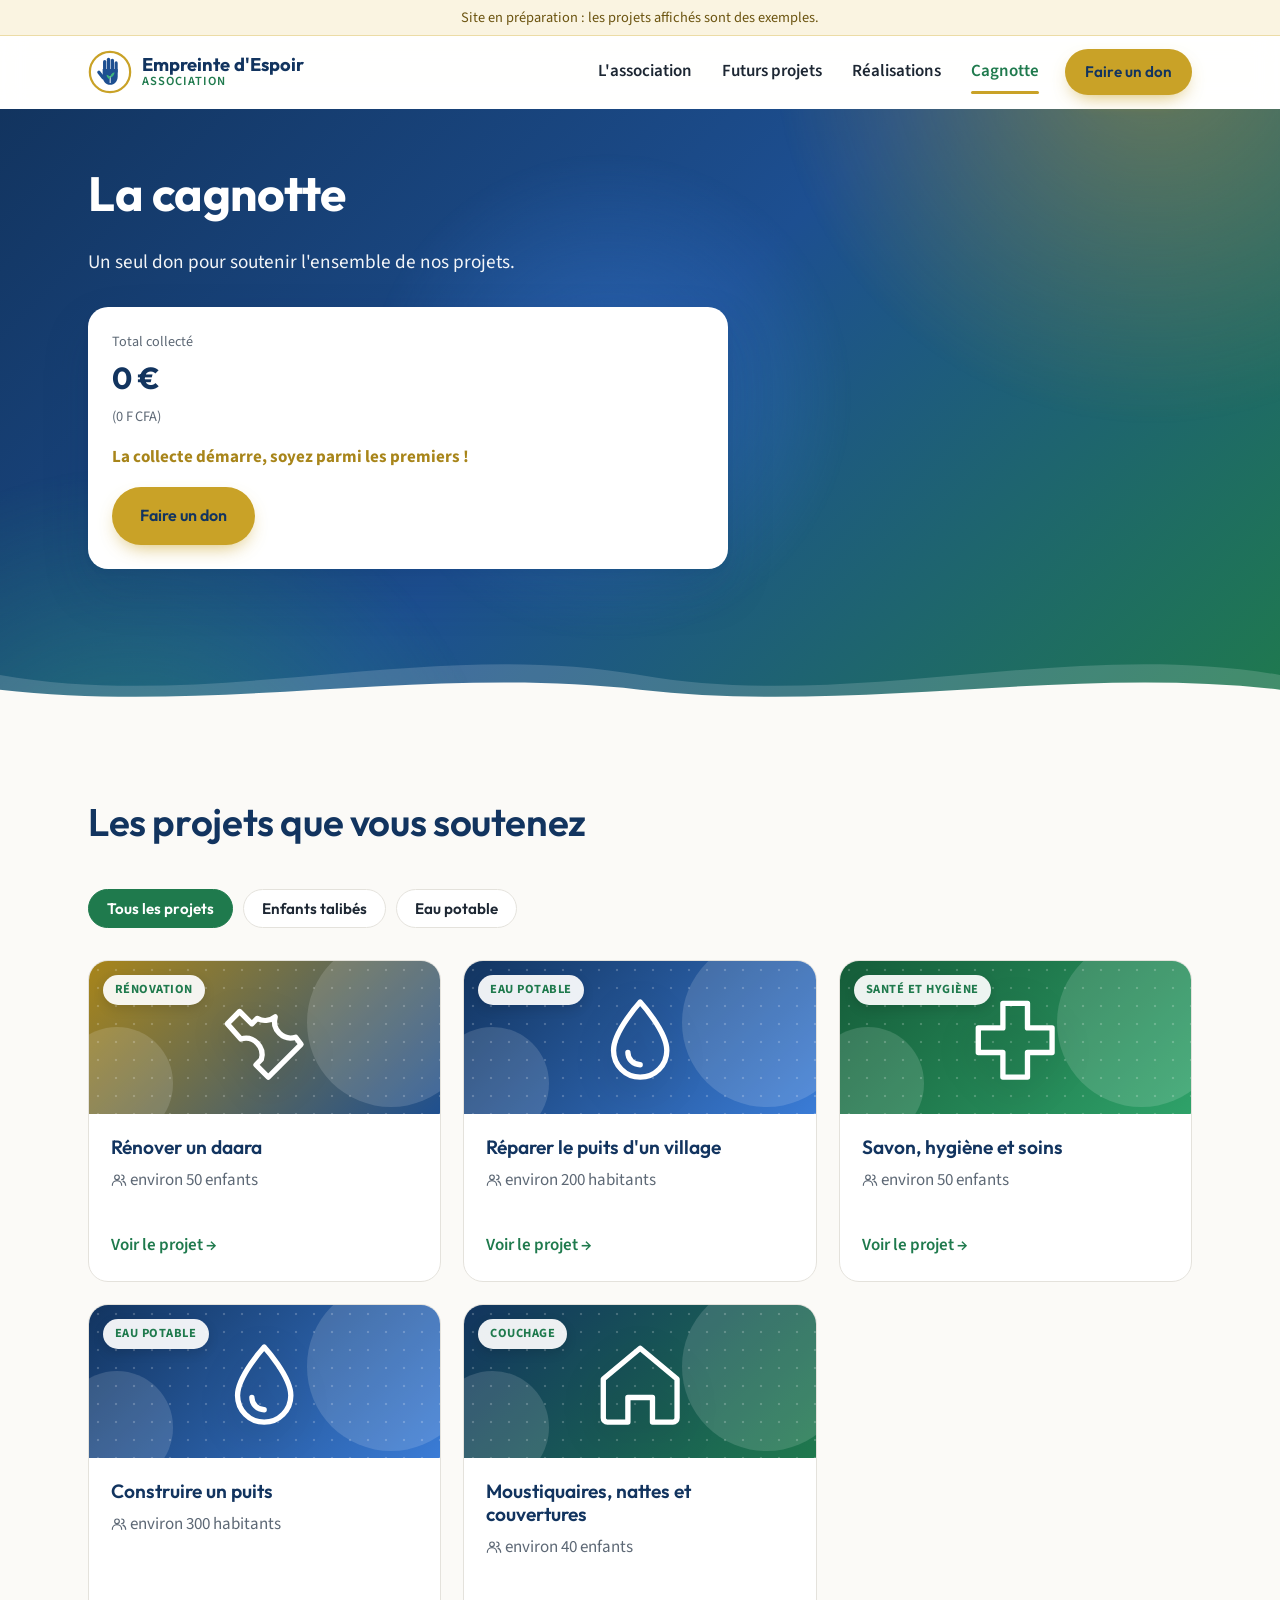
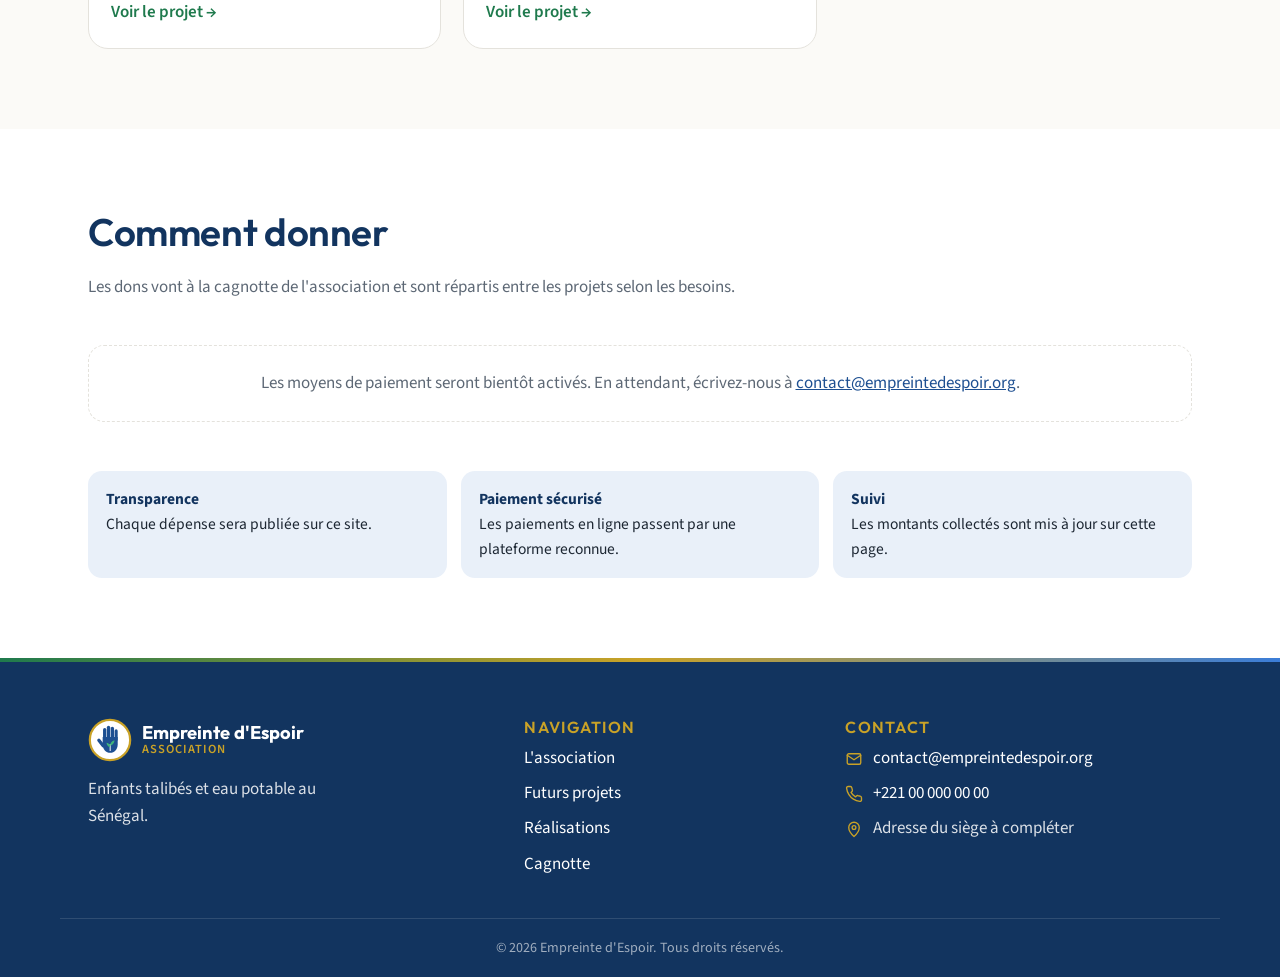
==== commit b4bbaee7: "Site de départ : sans régions ni prix, ajout de la rénovation des daaras - Retrait des régions et de" ====
--- a/cagnotte.html
+++ b/cagnotte.html
@@ -21,14 +21,14 @@
     <section class="hero page-hero" data-aurora>
       <div class="container">
         <h1 class="rise" style="--i:0">La cagnotte</h1>
-        <p class="lead rise" style="--i:1">Un seul don pour soutenir l'ensemble de nos projets. Les objectifs sont des estimations de départ.</p>
+        <p class="lead rise" style="--i:1">Un seul don pour soutenir l'ensemble de nos projets.</p>
         <div data-cagnotte-total></div>
       </div>
     </section>
     <section class="section">
       <div class="container">
         <div class="section-head" data-reveal>
-          <h2>Les collectes en cours</h2>
+          <h2>Les projets que vous soutenez</h2>
         </div>
         <div class="filters" data-filters role="group" aria-label="Filtrer les collectes"></div>
         <div class="grid-cards" data-cagnotte></div>
--- a/assets/css/style.css
+++ b/assets/css/style.css
@@ -78,11 +78,6 @@
   transform: skewX(-20deg); transition: left .8s var(--ease);
 }
 .btn-gold:hover::after { left: 130%; }
-.btn-glow { animation: glow 2.6s ease-out infinite; }
-@keyframes glow {
-  0% { box-shadow: 0 0 0 0 rgba(201, 162, 39, .55); }
-  70%, 100% { box-shadow: 0 0 0 12px rgba(201, 162, 39, 0); }
-}
 .btn-green { background: var(--green); color: var(--white); }
 .btn-green:hover { background: var(--green-dark); }
 .btn-outline { border-color: rgba(255, 255, 255, .7); color: var(--white); }
@@ -92,11 +87,6 @@
 .link-arrow:hover span { transform: translateX(5px); }
 
 /* ---------- Barre de lecture et retour en haut ---------- */
-.scroll-progress { position: fixed; top: 0; left: 0; right: 0; height: 3px; z-index: 60; pointer-events: none; }
-.scroll-progress span {
-  display: block; height: 100%; transform: scaleX(0); transform-origin: 0 50%;
-  background: linear-gradient(90deg, var(--green), var(--gold));
-}
 .to-top {
   position: fixed; right: 16px; bottom: 16px; z-index: 40;
   width: 48px; height: 48px; border-radius: 50%; border: 0;
@@ -169,12 +159,6 @@
   background: linear-gradient(135deg, var(--blue-dark) 0%, var(--blue) 48%, var(--green) 100%);
   padding: 56px 0 150px;
 }
-.hero::before {
-  content: ""; position: absolute; inset: 0; z-index: -1;
-  background-image: radial-gradient(rgba(255, 255, 255, .16) 1px, transparent 1.5px);
-  background-size: 26px 26px;
-  -webkit-mask-image: linear-gradient(180deg, #000 15%, transparent 80%); mask-image: linear-gradient(180deg, #000 15%, transparent 80%);
-}
 .hero > .container { position: relative; z-index: 1; }
 .hero h1 { color: var(--white); }
 .lead { font-size: 1.2rem; max-width: 52ch; opacity: .95; }
@@ -230,38 +214,12 @@
 .rotator span.is-leaving { opacity: 0; transform: translateY(-100%); }
 .hero-actions { display: flex; flex-wrap: wrap; gap: 12px; margin-top: 30px; }
 
-/* Logo entouré d'ondes, comme une empreinte */
+/* Logo de l'accueil */
 .hero-visual { display: none; }
 @media (min-width: 900px) {
-  .hero-visual {
-    position: relative; display: grid; place-items: center;
-    width: min(420px, 100%); aspect-ratio: 1; justify-self: center;
-    animation: rise 1s var(--ease) .35s both;
-  }
-  .hero-visual > * { grid-area: 1 / 1; }
-  .hero-visual [data-hero-chips] { display: contents; }
-  .hero-glow { width: 70%; aspect-ratio: 1; border-radius: 50%; background: radial-gradient(circle, rgba(255, 255, 255, .35), transparent 70%); }
-  .ripple { width: 56%; aspect-ratio: 1; border-radius: 50%; border: 2px solid rgba(255, 255, 255, .45); animation: ripple 6s cubic-bezier(.2, .6, .3, 1) infinite; }
-  .ripple:nth-of-type(2) { animation-delay: -2s; border-color: rgba(232, 197, 90, .7); }
-  .ripple:nth-of-type(3) { animation-delay: -4s; }
-  .hero-logo { width: 52%; position: relative; z-index: 2; filter: drop-shadow(0 24px 40px rgba(0, 0, 0, .3)); animation: bob 6s ease-in-out infinite; }
-  .float-chip {
-    position: absolute; z-index: 3; display: inline-flex; align-items: center; gap: 8px;
-    padding: 10px 16px; border-radius: 999px; white-space: nowrap;
-    background: rgba(255, 255, 255, .95); color: var(--blue-dark);
-    font-family: var(--font-title); font-weight: 600; font-size: .95rem;
-    box-shadow: 0 14px 34px rgba(0, 0, 0, .2);
-    animation: bob 5s ease-in-out infinite;
-  }
-  .float-chip .icon { color: var(--blue); }
-  .float-chip.c1 { top: 6%; left: -6%; }
-  .float-chip.c2 { top: 44%; right: -10%; animation-delay: -1.7s; }
-  .float-chip.c2 .icon { color: var(--gold-dark); }
-  .float-chip.c3 { bottom: 5%; left: 4%; animation-delay: -3.4s; }
-  .float-chip.c3 .icon { color: var(--green); }
-}
-@keyframes ripple { from { transform: scale(.9); opacity: 1; } to { transform: scale(1.8); opacity: 0; } }
-@keyframes bob { 0%, 100% { transform: translateY(0); } 50% { transform: translateY(-14px); } }
+  .hero-visual { display: grid; place-items: center; animation: rise 1s var(--ease) .35s both; }
+  .hero-logo { width: min(280px, 80%); filter: drop-shadow(0 20px 36px rgba(0, 0, 0, .25)); }
+}
 
 /* ---------- Chiffres clés ---------- */
 .stats-wrap { position: relative; z-index: 2; margin-top: -96px; }
@@ -317,10 +275,6 @@
   padding: 38px 30px; border-radius: 24px; color: var(--white);
   background: linear-gradient(135deg, var(--green) 0%, var(--blue) 100%); box-shadow: var(--shadow-lg);
 }
-.mission-card::before {
-  content: "\201C"; position: absolute; top: -34px; right: 14px; z-index: -1;
-  font-family: Georgia, serif; font-size: 13rem; line-height: 1; color: rgba(255, 255, 255, .12);
-}
 .mission-card::after {
   content: ""; position: absolute; z-index: -1; width: 240px; height: 240px; bottom: -120px; left: -70px;
   border-radius: 50%; border: 2px solid rgba(232, 197, 90, .45); animation: breathe 7s ease-in-out infinite;
@@ -358,8 +312,6 @@
   transition: transform .4s var(--ease), background .4s, border-color .4s;
 }
 .value-card:hover { transform: translateY(-8px); background: rgba(255, 255, 255, .1); border-color: rgba(232, 197, 90, .55); }
-.value-num { position: absolute; top: 16px; right: 20px; font-family: var(--font-title); font-weight: 700; font-size: 2.6rem; line-height: 1; color: rgba(255, 255, 255, .1); transition: color .4s; }
-.value-card:hover .value-num { color: var(--gold); }
 .value-icon { width: 54px; height: 54px; border-radius: 16px; display: grid; place-items: center; margin-bottom: 16px; color: var(--blue-dark); background: linear-gradient(135deg, var(--gold-light), var(--gold)); }
 .value-icon .icon { width: 26px; height: 26px; }
 .value-card p { margin: 0; color: rgba(255, 255, 255, .75); font-size: .97rem; }
@@ -435,6 +387,7 @@
 .ph-sante { --p1: var(--green-dark); --p2: var(--green-light); }
 .ph-food { --p1: var(--green); --p2: var(--gold); }
 .ph-couchage { --p1: var(--blue-dark); --p2: var(--green); }
+.ph-renov { --p1: var(--gold-dark); --p2: var(--blue); }
 .ph::before {
   content: ""; position: absolute; inset: 0;
   background-image: radial-gradient(rgba(255, 255, 255, .2) 1.2px, transparent 1.6px); background-size: 18px 18px;
@@ -443,7 +396,7 @@
 .ph i:nth-of-type(1) { width: 48%; aspect-ratio: 1; top: -14%; right: -10%; }
 .ph i:nth-of-type(2) { width: 32%; aspect-ratio: 1; bottom: -12%; left: -8%; animation-delay: -4.5s; }
 @keyframes bubble { 50% { transform: translate(-10%, 12%) scale(1.12); } }
-.ph-icon { position: relative; width: 28%; max-width: 110px; height: auto; aspect-ratio: 1; stroke-width: 1.3; filter: drop-shadow(0 10px 18px rgba(0, 0, 0, .2)); animation: bob 6s ease-in-out infinite; }
+.ph-icon { position: relative; width: 28%; max-width: 110px; height: auto; aspect-ratio: 1; stroke-width: 1.3; filter: drop-shadow(0 10px 18px rgba(0, 0, 0, .2)); }
 .ph-label { position: absolute; bottom: 12px; left: 12px; padding: 4px 12px; border-radius: 999px; background: rgba(0, 0, 0, .22); font-size: .85rem; font-weight: 600; }
 
 /* Barre d'avancement */
@@ -470,10 +423,6 @@
 
 /* ---------- Citations ---------- */
 .quotes-section { overflow: hidden; isolation: isolate; text-align: center; color: var(--white); background: linear-gradient(135deg, var(--green-dark), var(--blue) 65%, var(--blue-dark)); }
-.quotes-section::before {
-  content: "\201C"; position: absolute; top: -50px; left: 50%; transform: translateX(-50%); z-index: -1;
-  font-family: Georgia, serif; font-size: 22rem; line-height: 1; color: rgba(255, 255, 255, .07);
-}
 .quotes-stage { display: grid; max-width: 820px; margin: 0 auto; }
 .quote { grid-area: 1 / 1; margin: 0; opacity: 0; transform: translateY(20px); pointer-events: none; transition: opacity .9s var(--ease), transform .9s var(--ease); }
 .quote.is-active { opacity: 1; transform: none; pointer-events: auto; }
@@ -536,7 +485,6 @@
 .pd-media { position: relative; min-height: 230px; overflow: hidden; }
 .pd-media > img, .pd-media > .ph { position: absolute; inset: 0; width: 100%; height: 100%; object-fit: cover; transition: transform .8s var(--ease); }
 .project-detail:hover .pd-media > img, .project-detail:hover .pd-media > .ph { transform: scale(1.05); }
-.pd-index { position: absolute; right: 18px; bottom: 6px; font-family: var(--font-title); font-weight: 700; font-size: 4.5rem; line-height: 1; color: rgba(255, 255, 255, .28); }
 .pd-body { padding: 26px 20px; }
 @media (min-width: 900px) {
   .project-detail { grid-template-columns: 2fr 3fr; }
@@ -634,6 +582,7 @@
 .total-card small { display: block; color: var(--muted); }
 .total-card strong { font-family: var(--font-title); font-size: clamp(1.4rem, 4vw, 1.9rem); color: var(--blue-dark); }
 .total-progress { grid-column: 1 / -1; }
+.total-note { grid-column: 1 / -1; margin: 0; color: var(--gold-dark); font-weight: 700; }
 .total-action { grid-column: 1 / -1; }
 .total-action .btn { width: 100%; }
 @media (min-width: 560px) { .total-action .btn { width: auto; } }
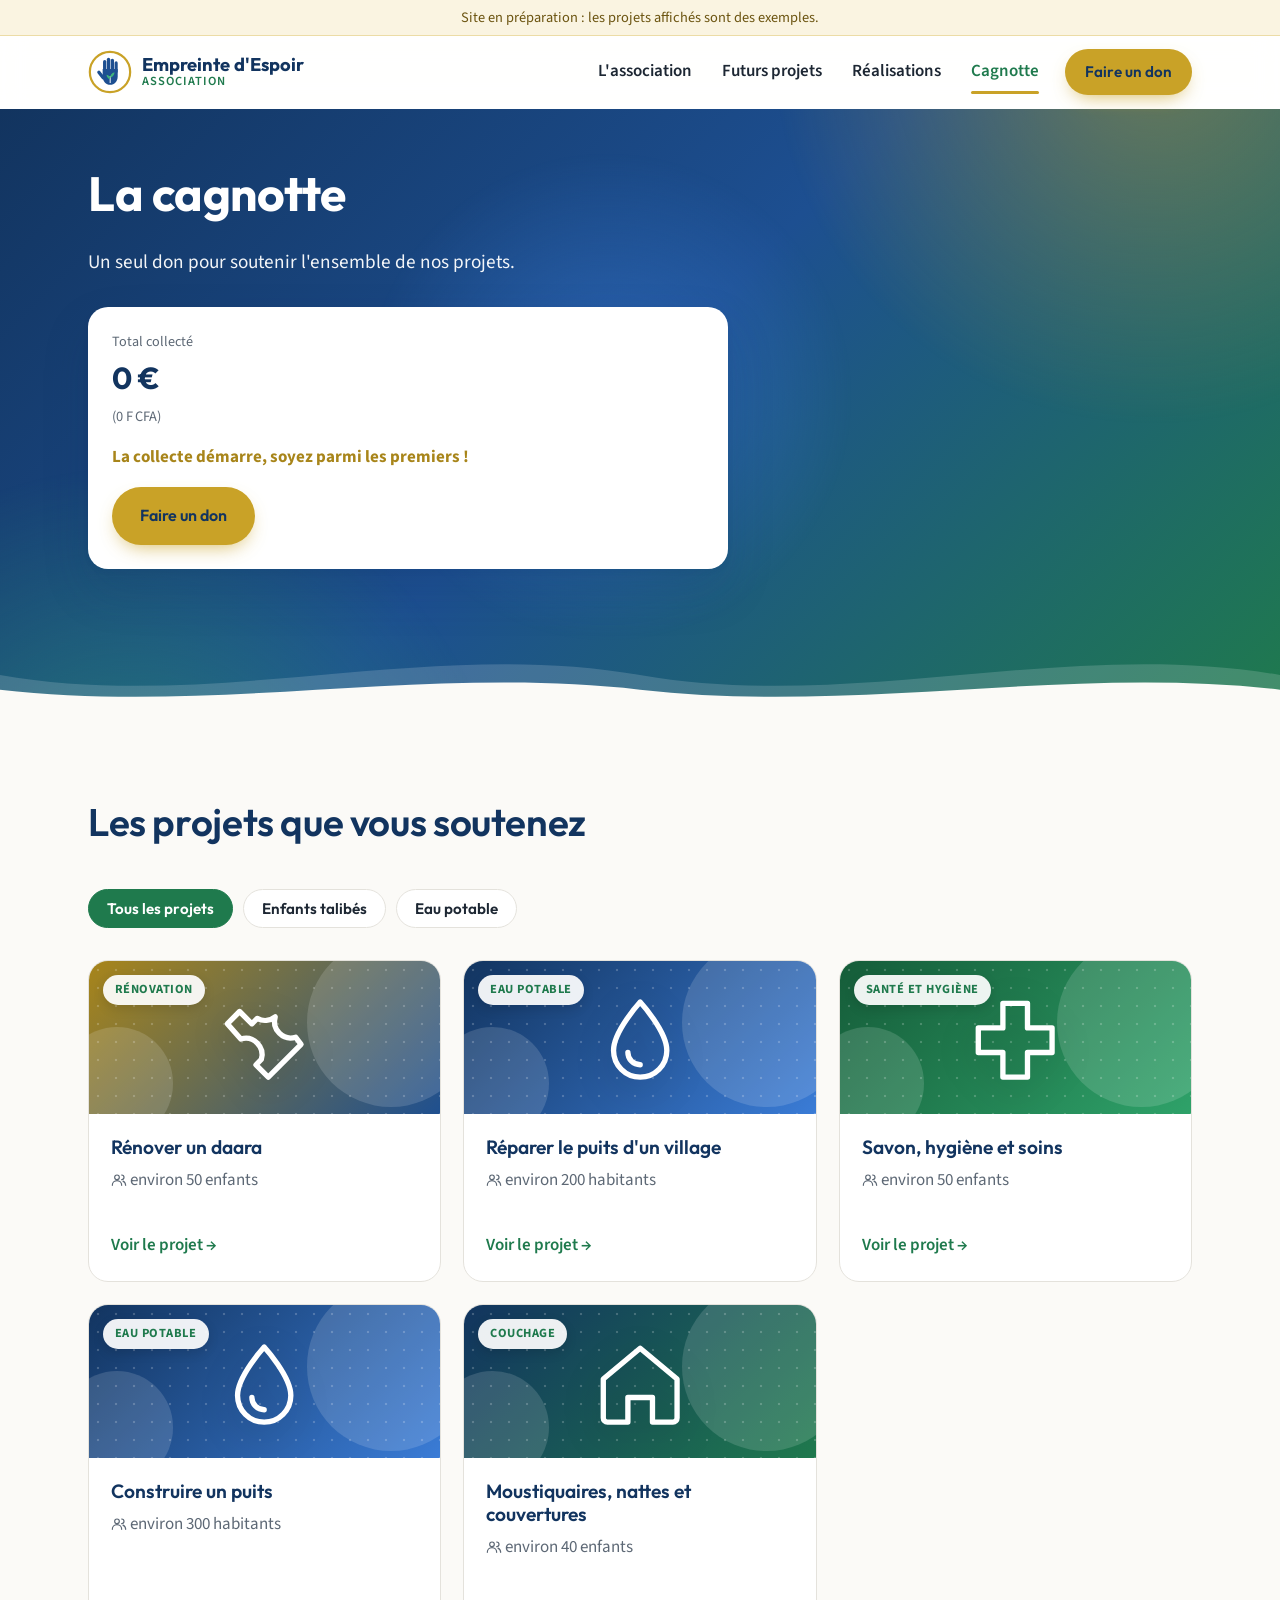
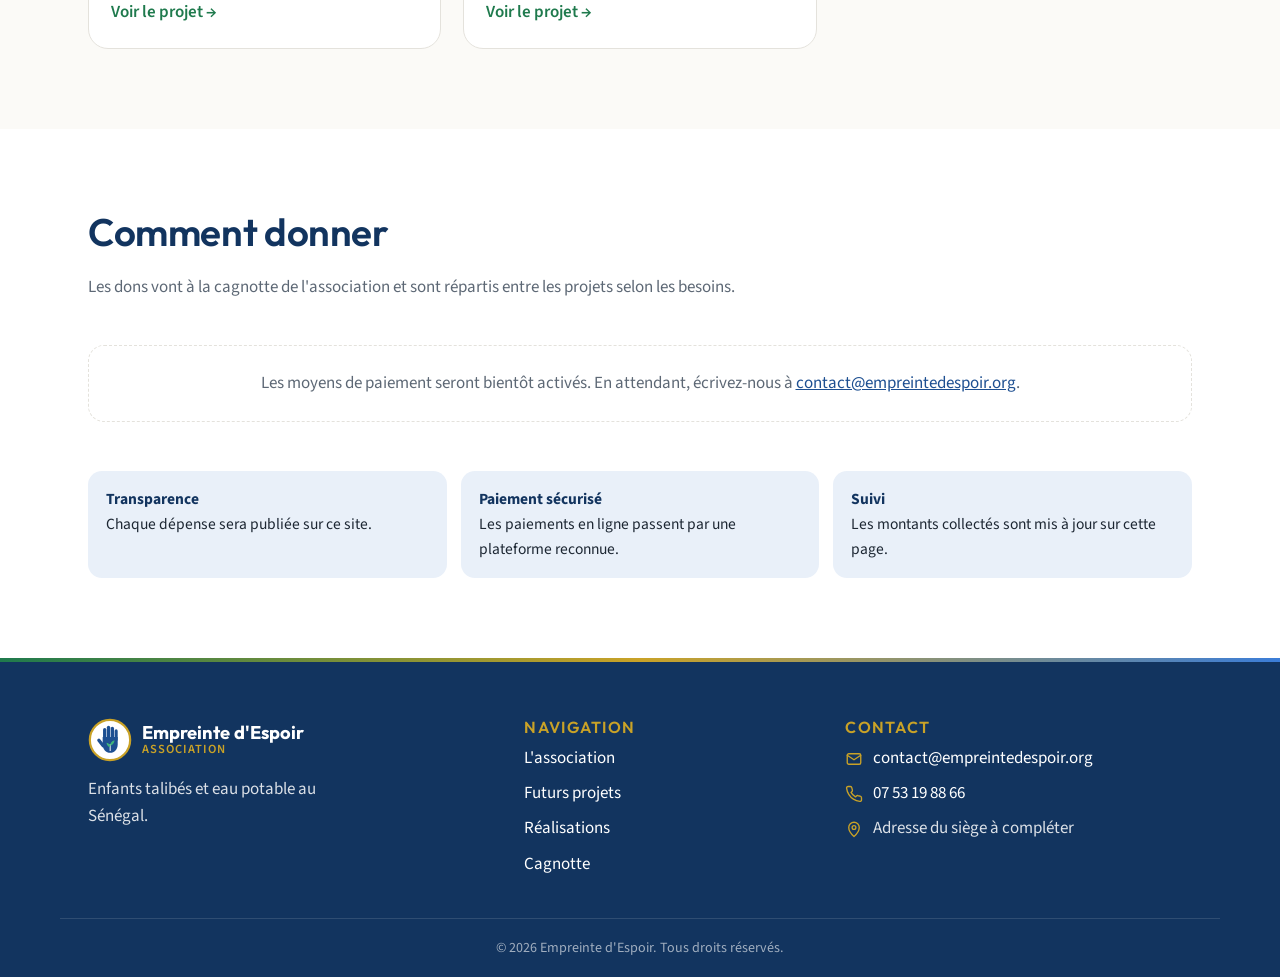
==== commit 8fb93421: "Numéro de version sur les fichiers pour éviter les anciennes copies en cache Co-Authored-By: Claude " ====
--- a/cagnotte.html
+++ b/cagnotte.html
@@ -12,7 +12,7 @@
   <link rel="preconnect" href="https://fonts.googleapis.com">
   <link rel="preconnect" href="https://fonts.gstatic.com" crossorigin>
   <link href="https://fonts.googleapis.com/css2?family=Outfit:wght@500;600;700&family=Source+Sans+3:wght@400;600;700&display=swap" rel="stylesheet">
-  <link rel="stylesheet" href="assets/css/style.css">
+  <link rel="stylesheet" href="assets/css/style.css?v=202611081222">
 </head>
 <body data-page="cagnotte">
   <a class="skip" href="#main">Aller au contenu</a>
@@ -50,7 +50,7 @@
     </section>
   </main>
   <div data-footer></div>
-  <script src="assets/js/data.js"></script>
-  <script src="assets/js/main.js"></script>
+  <script src="assets/js/data.js?v=202611081222"></script>
+  <script src="assets/js/main.js?v=202611081222"></script>
 </body>
 </html>
--- a/assets/css/style.css
+++ b/assets/css/style.css
@@ -634,3 +634,10 @@
   }
   [data-reveal] { opacity: 1; transform: none; }
 }
+
+/* Où nous agissons */
+.zones-block { display: flex; flex-direction: column; gap: 20px; max-width: 860px; }
+@media (min-width: 720px) { .zones-block { flex-direction: row; align-items: flex-start; gap: 28px; } }
+.zones-icon { flex-shrink: 0; width: 64px; height: 64px; border-radius: 50%; display: grid; place-items: center; background: var(--green-soft); color: var(--green); }
+.zones-icon .icon { width: 30px; height: 30px; }
+.zones-block p { margin: 0; font-size: 1.12rem; }
